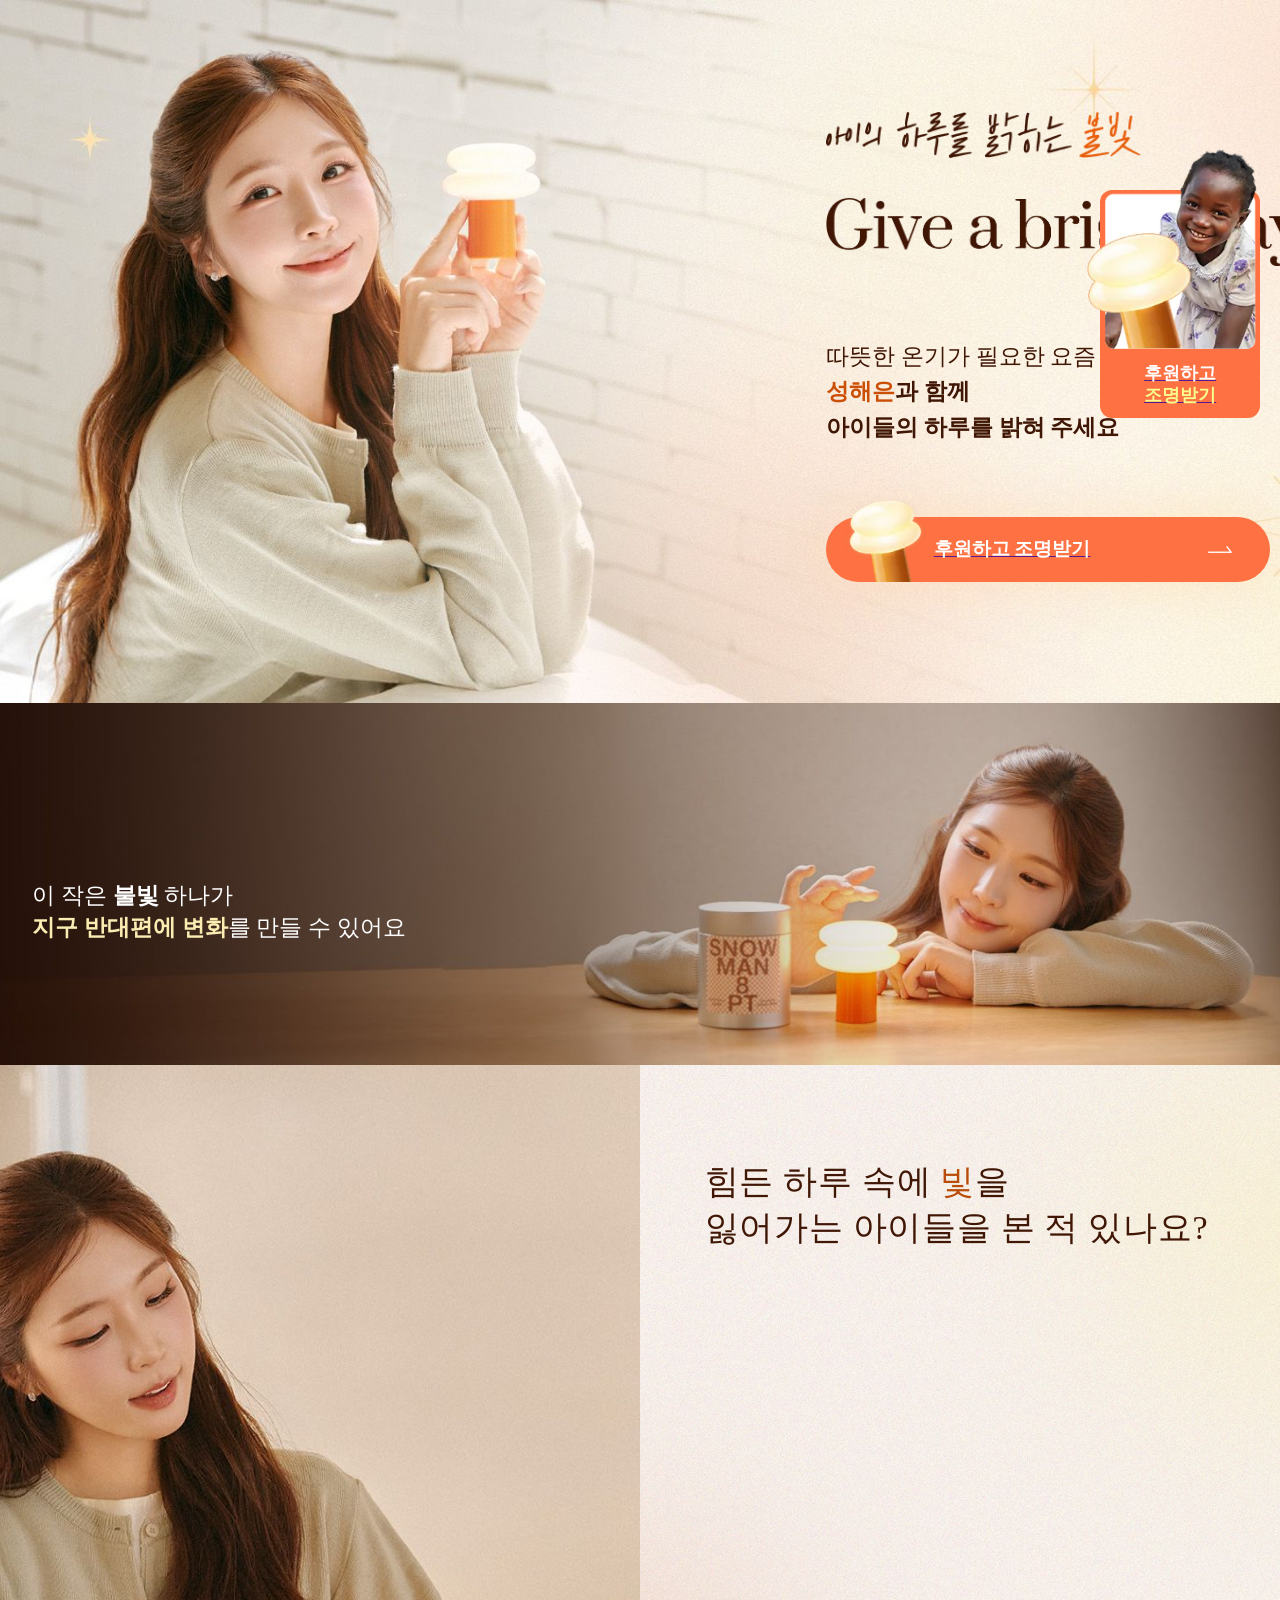
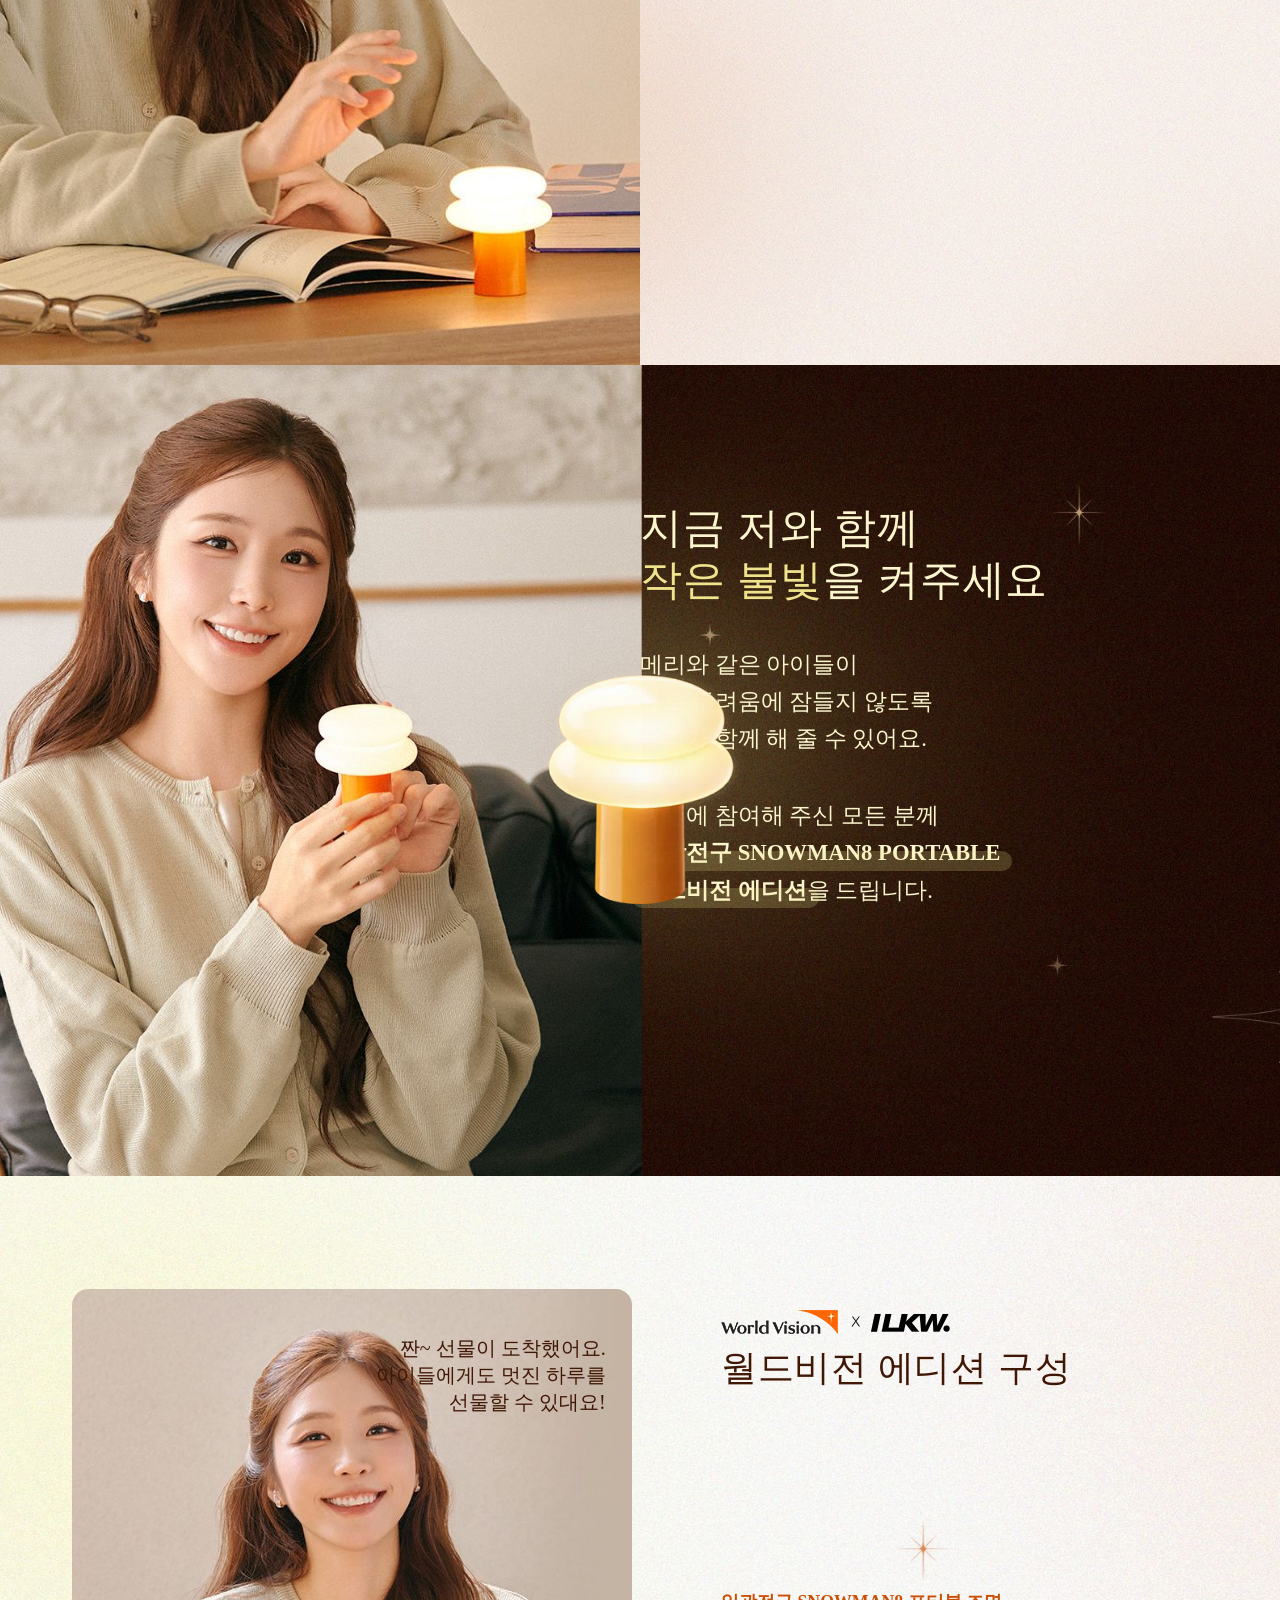
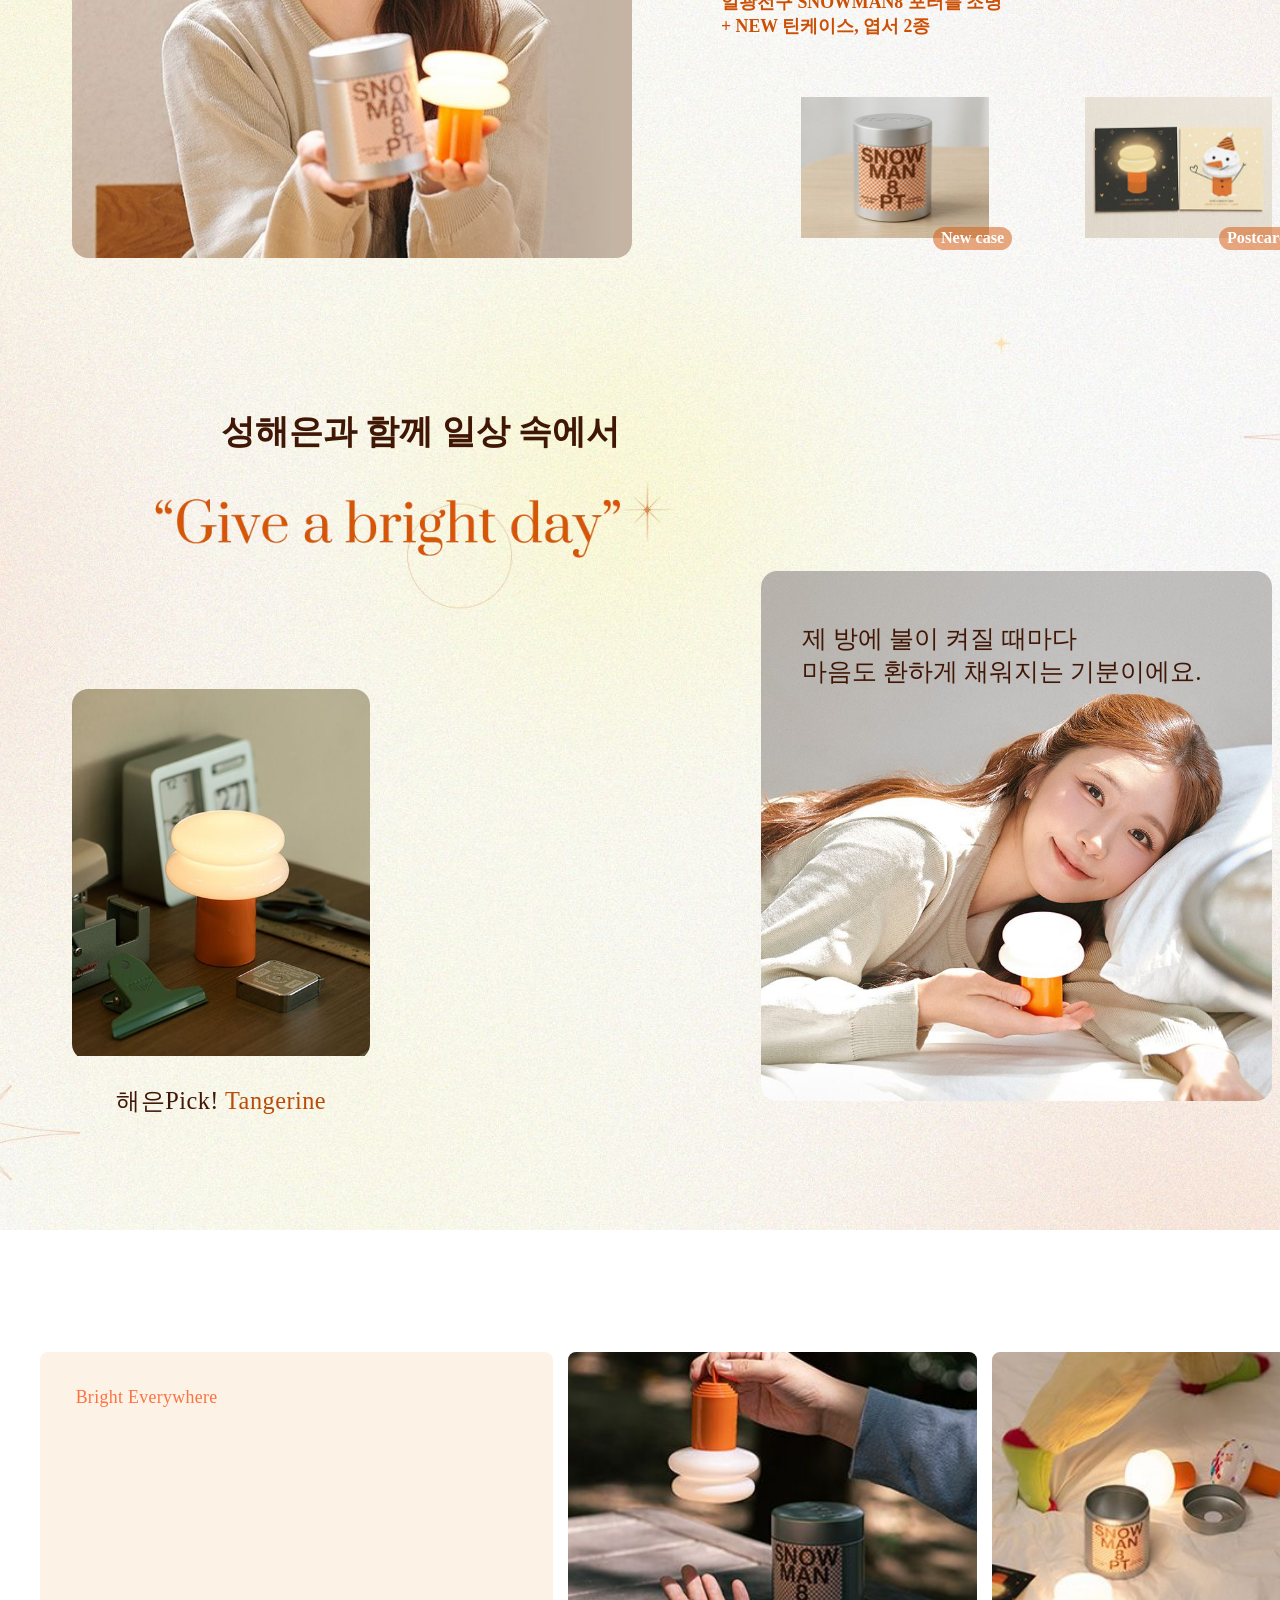
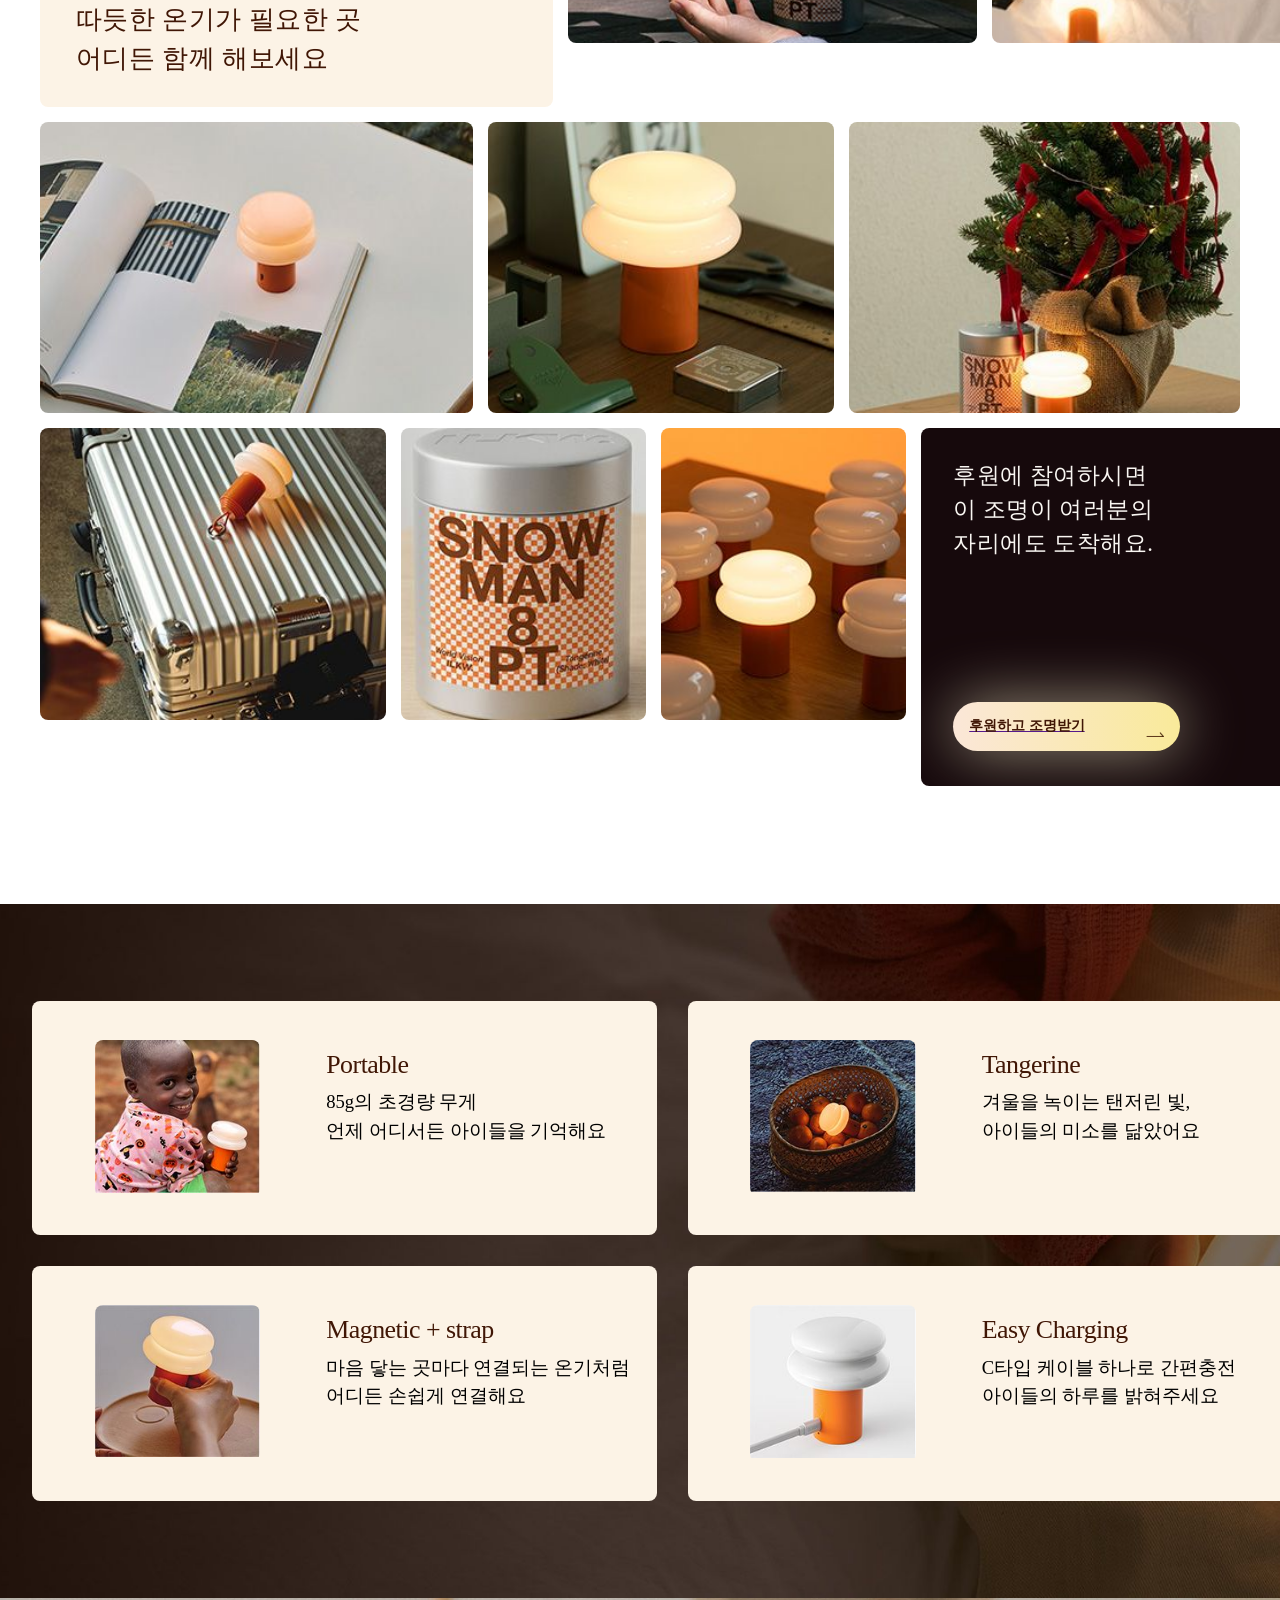
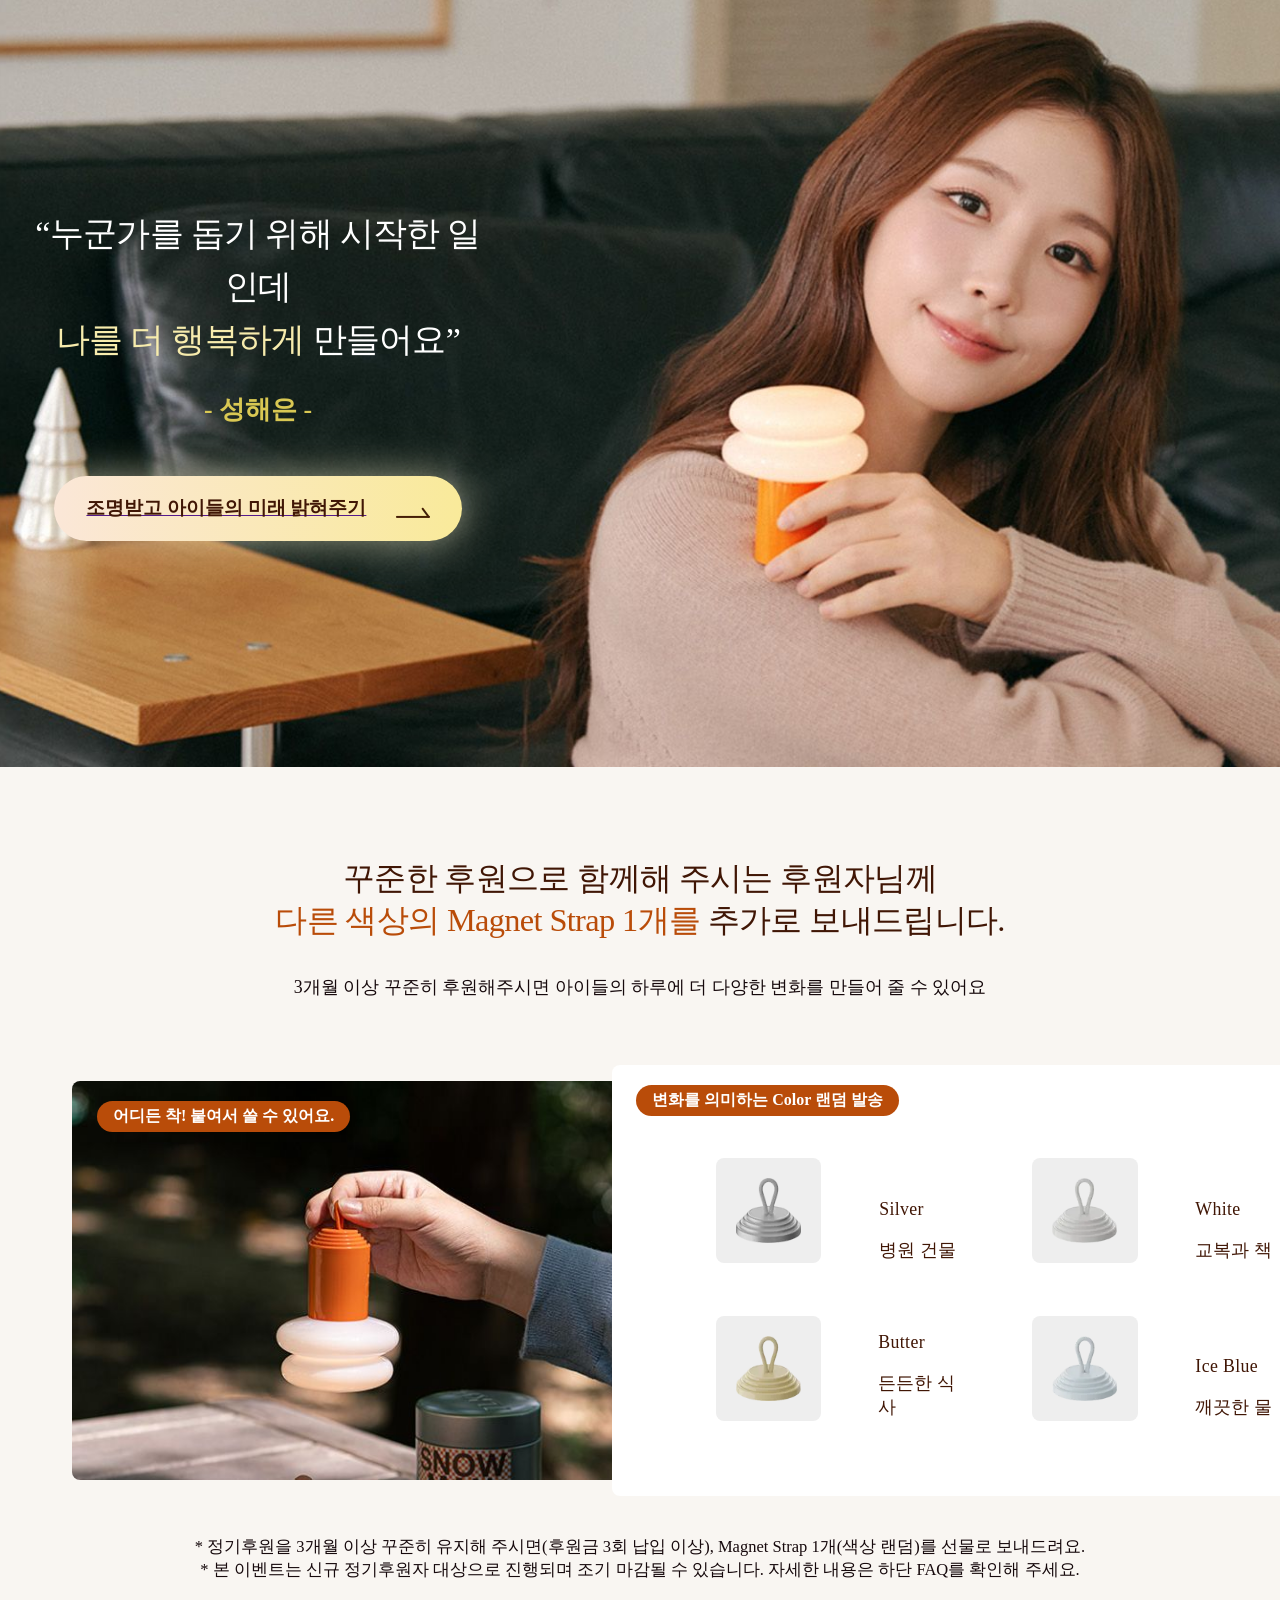
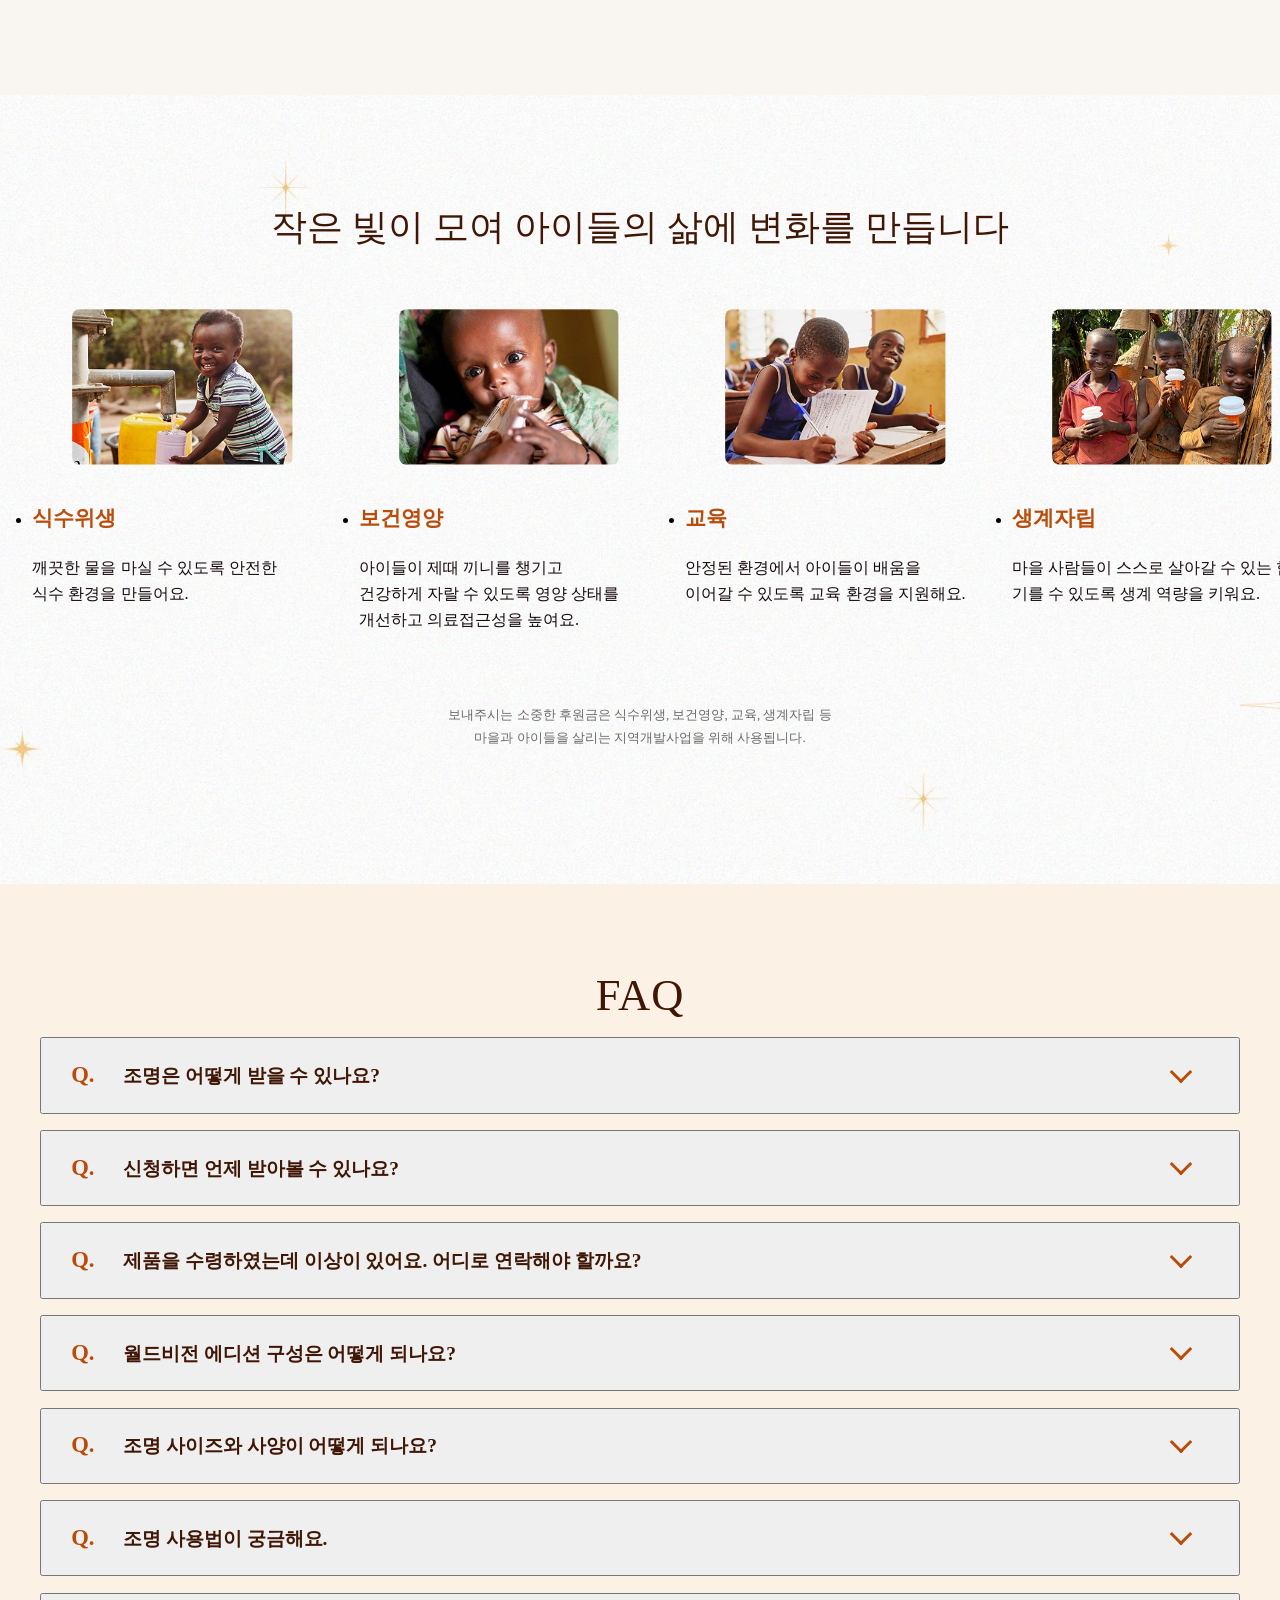
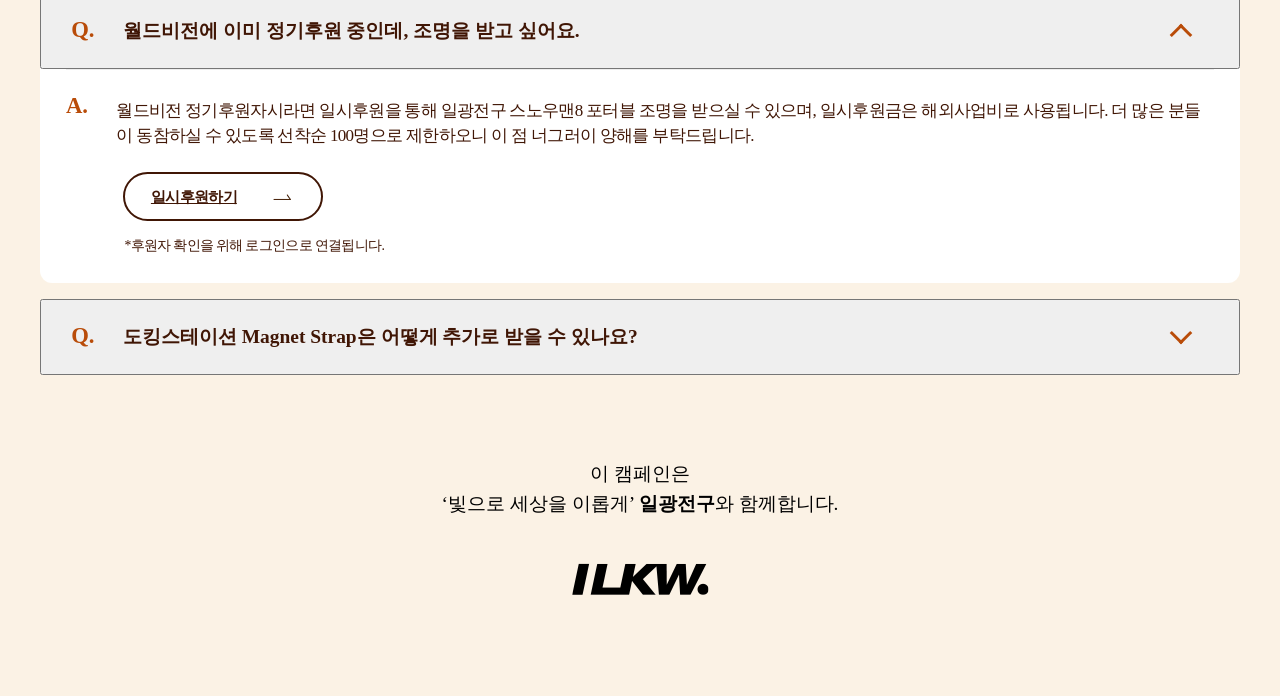
==== 26-gbd/index.html @ eb0e9bbe "fix" ====
<!DOCTYPE html>
<html lang="ko">

<head>
    <meta http-equiv="Content-Type" content="text/html; charset=UTF-8">

    <meta charset="utf-8">
    <meta http-equiv="X-UA-Compatible" content="IE=edge">
    <meta name="theme-color" content="#fff">
    <meta name="viewport" content="width=device-width, initial-scale=1.0, minimum-scale=1.0, user-scalable=no">

    <!-- SEO 정보 입력-->
    <title>한국월드비전 공식홈 | 세계 최대 구호개발 NGO - 월드비전</title>
    <meta name="description" content="한국월드비전은 지구촌 2억 명 어린이와 가족, 지역사회를 돕는 글로벌 NGO 입니다. 월드비전은 투명한 기부금을 약속합니다.">
    <meta property="og:title" content="한국월드비전 공식홈 | 세계 최대 구호개발 NGO - 월드비전">
    <meta property="og:description" content="한국월드비전은 지구촌 2억 명 어린이와 가족, 지역사회를 돕는 글로벌 NGO 입니다. 월드비전은 투명한 기부금을 약속합니다.">
    <meta property="og:image" content="https://www.worldvision.or.kr/static/images/common/logo.webp">
    <meta property="og:url" content="https://www.worldvision.or.kr/">
    <link rel="canonical" href="//www.worldvision.or.kr">

    <!-- //SEO 정보 입력 -->

    <link rel="shortcut icon" href="https://www.worldvision.or.kr/static/images/common/favicon.ico">

    <link type="text/css" rel="stylesheet" href="https://www.worldvision.or.kr/static/css/jquery-ui.min.css">
    <link type="text/css" rel="stylesheet" href="https://www.worldvision.or.kr/static/css/swiper.min.css">
    <link type="text/css" rel="stylesheet" href="https://www.worldvision.or.kr/static/css/common.css?v=20240226171940">
    <link type="text/css" rel="stylesheet" href="https://www.worldvision.or.kr/static/css/main.css?v=20240226171940">
    <link type="text/css" rel="stylesheet" href="https://www.worldvision.or.kr/static/css/sub.css?v=20240226171940">
    <link type="text/css" rel="stylesheet" href="https://www.worldvision.or.kr/static/css/module.css?v=20240226171940">
    <link type="text/css" rel="stylesheet" href="https://www.worldvision.or.kr/static/css/cmsModule.css">
    <link type="text/css" rel="stylesheet"
        href="https://gb.worldvision.or.kr/resources/wvFrt/project/template/inc/wv-add.css">
    <link href="https://fonts.googleapis.com/css?family=Noto+Sans+KR:100,300,400,500,700,900&display=swap&subset=korean"
        rel="stylesheet">


    <style>
        #container .container {
            min-height: 500px
        }

        [class^='box'] {
            width: initial;
            display: initial;
            padding: initial;
        }
    </style>

    <script type="text/javascript" src="https://www.worldvision.or.kr/static/js/jquery-2.2.4.min.js"></script>
    <script type="text/javascript" src="https://www.worldvision.or.kr/static/js/jquery-ui.min.js"></script>
    <script type="text/javascript" src="https://www.worldvision.or.kr/static/js/jquery.nicescroll.min.js"></script>
    <script type="text/javascript" src="https://www.worldvision.or.kr/static/js/swiper.min.js"></script>
    <script type="text/javascript" src="https://www.worldvision.or.kr/static/js/in-view.js"></script>
    <script type="text/javascript" src="https://www.worldvision.or.kr/static/js/ui.js"></script>
    <script type="text/javascript" src="https://www.worldvision.or.kr/static/js/common/common.js?v=20240226171940">
    </script>
    <script type="text/javascript" src="https://www.worldvision.or.kr/static/js/common.js?v=20240226171940"></script>
    <script type="text/javascript" src="https://www.worldvision.or.kr/static/js/cmsModule.js"></script>

    <link type="text/css" rel="stylesheet" href="https://www.worldvision.or.kr/static/css/section.css">

    <script type="text/javascript">
        $(document).ready(function () {
            //타이틀 내용 엔터처리
            $('.l-grid input[name=titleContents]').closest('.l-grid').each(function (i) {
                var titleContents = $(this).find('input[name=titleContents]').val();
                if (typeof titleContents != "undefined" && titleContents != '') {
                    titleContents = titleContents.replaceAll("\n", "<br/>")
                    $(this).find('p[name=titleContentsPc]').append(titleContents);
                    $(this).find('p[name=titleContentsMo]').append(titleContents);
                }
            });

            //영상.내용 엔터처리
            $('.l-grid input[name=videoContents]').closest('.l-grid').each(function (i) {
                var videoContents = $(this).find('input[name=videoContents]').val();
                if (typeof videoContents != "undefined" && videoContents != '') {
                    videoContents = videoContents.replaceAll("\n", "<br/>")
                    $(this).find('p[name=videoContentsPc]').append(videoContents);
                    $(this).find('p[name=videoContentsMo]').append(videoContents);
                }
            });

            //텍스트상자.설명 엔터처리
            $('.section-banner input[name=textContents]').closest('.section-banner').each(function (i) {
                var textContents = $(this).find('input[name=textContents]').val();
                if (typeof textContents != "undefined" && textContents != '') {
                    textContents = textContents.replaceAll("\n", "<br/>")
                    $(this).find('p[name=textContentsPc]').append(textContents);
                    $(this).find('p[name=textContentsMo]').append(textContents);
                }
            });
            //텍스트상자.내용 엔터처리
            $('.l-grid input[name=textPContents]').closest('.l-grid').each(function (i) {
                var textPContents = $(this).find('input[name=textPContents]').val();
                if (typeof textPContents != "undefined" && textPContents != '') {
                    textPContents = textPContents.replaceAll("\n", "<br/>")
                    $(this).find('p[name=pContentsPc]').append(textPContents);
                    $(this).find('p[name=pContentsMo]').append(textPContents);
                }
            });

            //변화3단.내용 엔터처리
            $('.section-banner input[name=changeContents]').closest('.section-banner').each(function (i) {
                var changeContents = $(this).find('input[name=changeContents]').val();
                if (typeof changeContents != "undefined" && changeContents != '') {
                    changeContents = changeContents.replaceAll("\n", "<br/>")
                    $(this).find('p[name=changeContentsPc]').append(changeContents);
                    $(this).find('p[name=changeContentsMo]').append(changeContents);
                }
            });
        });

        //버튼클릭 링크이동 이벤트
        function moveLink(flag, url) {
            var setUrl = '';
            if (url.includes('https')) {
                setUrl = url;
            } else {
                setUrl = 'https://' + url
            }

            if (flag == '1') {
                location.href = setUrl;
            } else {
                window.open(setUrl);
            }
        }

        //플로팅 클릭이벤트
        function clickArrow() {

            var floatUrl = $("#floatUrl").val();
            var floatTargetFlag = $("#floatTargetFlag").val();

            var setUrl = '';
            if (floatUrl.includes('https')) {
                setUrl = floatUrl;
            } else {
                setUrl = 'https://' + floatUrl
            }

            if (floatTargetFlag == '1') {
                location.href = setUrl;
            } else {
                window.open(setUrl);
            }
        }

        $(function () {
            $("#arrow").click(function () { });

            /* 섹션 스와이퍼 */
            var section_swiper = new Array();
            $('.section_swiper').each(function (e) {
                section_swiper[e] = new Swiper($(this).find('.swiper-container'), {
                    //loop: true, /* loop: true 넣음 에러남 */
                    pagination: {
                        el: $(this).find('.progress_pagination'),
                        type: "progressbar"
                    },
                    navigation: {
                        nextEl: $(this).find('.btn_next'),
                        prevEl: $(this).find('.btn_prev')
                    },
                    on: {
                        init: function () {
                            var len = this.slides.length;
                            var idx = this.activeIndex + 1;
                            $('.section_swiper').eq(e).find('.total').text(len);
                            $('.section_swiper').eq(e).find('.idx').text(idx);
                            if (len == 1) {
                                setTimeout(function () {
                                    section_swiper[e].destroy();
                                    $('.section_swiper').eq(e).find('.pag_wrap')
                                        .hide();
                                });
                            }
                        },
                        update: function () {
                            var len = this.slides.length;
                            var idx = this.activeIndex + 1;
                            $('.section_swiper').eq(e).find('.total').text(len);
                            $('.section_swiper').eq(e).find('.idx').text(idx);
                            if (len == 1) {
                                setTimeout(function () {
                                    section_swiper[e].destroy();
                                    $('.section_swiper').eq(e).find('.pag_wrap')
                                        .hide();
                                });
                            }
                        },
                        slideChange: function () {
                            var len = this.slides.length;
                            var idx = this.activeIndex + 1;
                            if (idx > len) {
                                idx = 1;
                            } else if (idx < 1) {
                                idx = len;
                            }
                            $('.section_swiper').eq(e).find('.idx').text(idx);
                        }
                    }
                });

                /* //이미지 모듈 높이 값 제어
                $('.section_swiper').each(function () {
	
                    var _length = $(this).find('.swiper-slide');
                    var $target = _length.find('.caption');
	
                    if (_length.length > 1) {
                        var $maxHeight = 0;
	
                        $target.each(function () {
                            $thisHeight = $(this).height();
	
                            if ($thisHeight > $maxHeight) {
                                $maxHeight = $thisHeight;
                            }
                        });
                        $target.height($maxHeight);
                    }
                }); */
            });

        });
    </script>

    <script async="" src="https://script.hotjar.com/modules.3ba69200791f16077ba8.js" charset="utf-8"></script>
    <script type="text/javascript" async=""
        src="https://googleads.g.doubleclick.net/pagead/viewthroughconversion/651132761/?random=1708935699077&amp;cv=11&amp;fst=1708935699077&amp;bg=ffffff&amp;guid=ON&amp;async=1&amp;gtm=45be42l0za200&amp;gcd=13l3l3l3l1&amp;dma=0&amp;u_w=1920&amp;u_h=1080&amp;url=https%3A%2F%2Fwww.worldvision.or.kr%2Fparticipate%2FchurchVisionSunday&amp;ref=https%3A%2F%2Fwww.worldvision.or.kr%2FworldVisionIntro%2FintroInfo&amp;hn=www.googleadservices.com&amp;frm=0&amp;tiba=%EB%B9%84%EC%A0%84%EC%A3%BC%EC%9D%BC%20%7C%20%EC%B0%B8%EC%97%AC%ED%95%98%EA%B8%B0%20-%20%EC%9B%94%EB%93%9C%EB%B9%84%EC%A0%84&amp;npa=0&amp;pscdl=noapi&amp;auid=1947791541.1708906766&amp;uaa=x86&amp;uab=64&amp;uafvl=Chromium%3B122.0.6261.69%7CNot(A%253ABrand%3B24.0.0.0%7CGoogle%2520Chrome%3B122.0.6261.69&amp;uamb=0&amp;uap=Windows&amp;uapv=10.0.0&amp;uaw=0&amp;fledge=1&amp;data=event%3Dgtag.config&amp;rfmt=3&amp;fmt=4">
        </script>


    <!-- 추가 css js 입력 -->
    <link href="css/new.css" rel="stylesheet">
    <link href="https://unpkg.com/aos@2.3.1/dist/aos.css" rel="stylesheet">
    <script src="https://unpkg.com/aos@2.3.1/dist/aos.js"></script>
    <!-- //추가 css js 입력 -->

</head>

<body>

    <div id="wrap">
        <!-- top-menu -->
        <div data-include-path="https://gb.worldvision.or.kr/resources/wvFrt/project/template/inc/top-menu.html"></div>
        <!-- //top-menu -->

        <section id="container">
            <!-- 컨텐츠 작업 영역 -->
            <div class="gbd-haeun">
                <div class="g_floating pc">
                    <a href="" class="donate-btn" id="float_donation">
                        <div class="txt">후원하고 <span>조명받기</span></div>
                    </a>
                </div>
                <div class="g_floating mo">
                    <a href="" class="donate-btn" id="float_donation">
                        <div class="txt"><span>후원하고 조명받기</span></div>
                    </a>
                </div>
                <div class="sec1">
                    <div class="dummy"><img src="images/m_01.jpg" alt=""></div>
                    <div class="inner">
                        <div class="right">
                            <h2 data-aos="fade-up"><img src="image/sec1_h2.webp" alt="아이의 하루를 밝히는 불빛"></h2>
                            <h1 data-aos="fade-up" data-aos-delay="100"><img src="image/sec_h1.webp" alt=""></h1>
                            <p data-aos="fade-up" data-aos-delay="200">따뜻한 온기가 필요한 요즘<br><strong><span>성해은</span>과 함께 <br>아이들의 하루를 밝혀 주세요</strong></p>
                            <div class="bt-wrap" data-aos="fade-up" data-aos-delay="300">
                                <a href="">
                                    <span>후원하고 조명받기</span>
                                </a>
                            </div>
                        </div>
                    </div>
                </div>
                <div class="sec2">
                    <div class="dummy"><img src="images/m_02.jpg" alt=""></div>
                    <div class="inner">
                        <b data-aos="fade-up"><img src="image/sec2_logo.webp" alt=""></b>
                        <h2 data-aos="fade-up" data-aos-delay="100">이건 그냥 <span>조명</span>이 아니에요</h2>
                        <p data-aos="fade-up" data-aos-delay="200">
                            이 작은 <strong>불빛</strong> 하나가 <br> <span>지구 반대편에 변화</span>를 만들 수 있어요
                        </p>
                    </div>
                </div>
                <div class="sec3">
                    <div class="dummy"><img src="images/m_03.jpg" alt=""></div>
                    <div class="sticky_wrap">
                        <div class="left sticky">
                        </div>
                        <div class="right">
                            <h2 data-aos="fade-up">
                                힘든 하루 속에 <span>빛</span>을 <br>잃어가는 아이들을 본 적 있나요?
                            </h2>
                            <div class="story_swiper">
                                <ul class="story_list">
                                    <li class="story_item">
                                        <figure><img src="image/sec3_rightImg1.jpg" alt="" class="pc">
                                        <img src="image/sec3_rightImg1_m.jpg" alt="" class="mo"></figure>
                                        <h3>종일 물 긷는 아이, 메리</h3>
                                        <p>
                                            <strong>새벽 일찍부터</strong> 우리 가족이 마실 물을 뜨러 가야 해요. <strong>6km를 걸으면 </strong><br>양동이가 너무 무거워서 <strong>머리가 아파요.</strong>
                                        </p>
                                    </li>
                                    <li class="story_item">
                                        <figure><img src="image/sec3_rightImg2.jpg" alt="" class="pc">
                                        <img src="image/sec3_rightImg2_m.jpg" alt="" class="mo"></figure>
                                        <h3>허기를 참고 잠드는 밤</h3>
                                        <p>
                                            흙이랑 나뭇가지를 가지고 놀다가 <strong>배가 고파서 일찍 잠에 들어요.</strong> <br>책도 읽어보고 싶고, <strong>엄마아빠도 보고 싶어요. </strong>
                                        </p>
                                    </li>
                                </ul>
                            </div>
                            <div class="story_pagination"></div>
                        </div>
                    </div>
                </div>
                <div class="sec4">
                    <div class="dummy"><img src="images/m_04.jpg" alt=""></div>
                    <div class="inner">
                        <div class="right">
                            <h2 data-aos="fade-up">지금 저와 함께 <br><span>작은 불빛</span>을 켜주세요</h2>
                            <p data-aos="fade-up" data-aos-delay="100">
                                메리와 같은 아이들이 <br>
                                홀로 두려움에 잠들지 않도록<br>
                                우리가 함께 해 줄 수 있어요.<br>
                            </p>
                            <p data-aos="fade-up" data-aos-delay="200">
                                후원에 참여해 주신 모든 분께<br>
                                <strong>일광전구 SNOWMAN8 PORTABLE </strong><br>
                                <strong>월드비전 에디션</strong>을 드립니다.
                            </p>
                            <div class="bt-wrap" data-aos="fade-up" data-aos-delay="300">
                                <a href="">
                                    <span>후원하고 조명받기</span>
                                    <b><img src="image/sec4_btnarr.webp" alt=""></b>
                                </a>
                            </div>
                        </div>
                    </div>
                </div>
                <div class="sec5">
                    <div class="dummy"><img src="images/m_05.jpg" alt=""></div>
                    <div class="inner top">
                        <div class="left" data-aos="fade-up">

                            <figure>
                                <p class="pc">짠~ 선물이 도착했어요. <br>아이들에게도 멋진 하루를 <br>선물할 수 있대요!</p>
                                <img src="image/sec5_img1.jpg" alt="" class="pc">
                                <img src="image/sec5_img1_m.jpg" alt="" class="mo">
                            </figure>
                            <p class="mo">짠~ 선물이 도착했어요. <br>아이들에게도 멋진 하루를 선물할 수 있대요!</p>

                        </div>
                        <div class="right">
                            <div class="title" data-aos="fade-up" data-aos-delay="100">
                                <b>
                                    <img src="image/sec5_logo.webp" alt="" class="pc">
                                    <img src="image/sec5_logo_m.webp" alt="" class="mo">
                                </b>
                                <h2>월드비전 에디션 구성</h2>
                            </div>
                            <div class="content" data-aos="fade-up">
                                <p>일광전구 SNOWMAN8 포터블 조명 <br>+ NEW 틴케이스, 엽서 2종</p>
                                <ul>
                                    <li data-aos="fade-up" data-aos-delay="200">
                                        <figure><img src="image/sec5_img2.jpg" alt=""></figure>
                                        <span>New case</span>
                                    </li>
                                    <li data-aos="fade-up" data-aos-delay="400">
                                        <figure><img src="image/sec5_img3.jpg" alt=""></figure>
                                        <span>Postcard</span>
                                    </li>
                                </ul>

                            </div>
                        </div>
                    </div>
                    <div class="inner bottom">
                        <div class="left">
                            <div class="title" data-aos="fade-up">
                                <p>성해은과 함께 일상 속에서</p>
                                <h2><img src="image/sec5_h2.webp" alt=""></h2>
                            </div>
                            <div class="content pc" data-aos="fade-up" data-aos-delay="200">
                                <figure><img src="image/sec5_img4.jpg" alt=""></figure>
                                <h4>
                                    해은Pick!
                                    <span>Tangerine</span>
                                </h4>
                            </div>
                        </div>
                        <div class="right">
                            <figure data-aos="fade-up" data-aos-delay="400">
                                <p class="pc">제 방에 불이 켜질 때마다 <br>마음도 환하게 채워지는 기분이에요.</p>
                                <img src="image/sec5_img5.jpg" alt="" class="pc">
                                <img src="image/sec5_img5_m.jpg" alt="" class="mo">
                            </figure>
                            <p class="mo">제 방에 불이 켜질 때마다 <br>마음도 환하게 채워지는 기분이에요.</p>
                            <div class="content mo" data-aos="fade-up" data-aos-delay="400">
                                <figure><img src="image/sec5_img4_m.jpg" alt=""></figure>
                                <h4>
                                    해은Pick!
                                    <span>Tangerine</span>
                                </h4>
                            </div>
                        </div>
                    </div>
                </div>
                <div class="sec6">
                    <div class="dummy"><img src="images/m_06.jpg" alt=""></div>
                    <div class="pc">
                        <ul>
                            <li class="first" data-aos="fade-up">
                                <h3>Bright Everywhere</h3>
                                <h2>따듯한 온기가 필요한 곳 <br>어디든 함께 해보세요</h2>
                            </li>
                            <li><img src="image/sec6_img1.jpg" alt=""></li>
                            <li><img src="image/sec6_img2.jpg" alt=""></li>
                        </ul>
                        <ul>
                            <li><img src="image/sec6_img3.jpg" alt=""></li>
                            <li><img src="image/sec6_img4.jpg" alt=""></li>
                            <li><img src="image/sec6_img5.jpg" alt=""></li>
                        </ul>
                        <ul>
                            <li><img src="image/sec6_img6.jpg" alt=""></li>
                            <li><img src="image/sec6_img7.jpg" alt=""></li>
                            <li><img src="image/sec6_img8.jpg" alt=""></li>
                            <li class="last" data-aos="fade-up">
                                <h2>후원에 참여하시면 <br>이 조명이 여러분의 <br>자리에도 도착해요.</h2>
                                <div class="bt-wrap">
                                    <a href="">
                                        <span>후원하고 조명받기</span>
                                        <b><img src="image/sec4_btnarr.webp" alt=""></b>
                                    </a>
                                </div>
                            </li>
                        </ul>
                    </div>
                    <div class="mo">
                        <ul>
                            <li class="first" data-aos="fade-up">
                                <h3>Bright Everywhere</h3>
                                <h2>따듯한 온기가 필요한 곳 <br>어디든 함께 해보세요</h2>
                            </li>
                        </ul>
                        <ul>
                            <li><img src="image/sec6_img1-1_m.jpg" alt=""></li>
                            <li><img src="image/sec6_img1-2_m.jpg" alt=""></li>
                        </ul>
                        <ul>
                            <li><img src="image/sec6_img2_m.jpg" alt=""></li>
                        </ul>
                        <ul>
                            <li><img src="image/sec6_img3-1_m.jpg" alt=""></li>
                            <li><img src="image/sec6_img3-2_m.jpg" alt=""></li>
                        </ul>
                        <ul class="last">
                            <li><img src="image/sec6_img4_m.jpg" alt=""></li>
                            <li class="last" data-aos="fade-up">
                                <h2>후원에 참여하시면 <br>이 조명이 여러분의 <br>자리에도 도착해요.</h2>
                                <div class="bt-wrap">
                                    <a href="">
                                        <span>후원하고 조명받기</span>
                                        <b><img src="image/sec4_btnarr.webp" alt=""></b>
                                    </a>
                                </div>
                            </li>
                        </ul>
                    </div>
                </div>
                <div class="sec7">
                    <div class="dummy"><img src="images/m_07.jpg" alt=""></div>
                    <ul>
                        <li data-aos="fade-up">
                            <figure><img src="image/sec7_img1.jpg" alt=""></figure>
                            <div class="text">
                                <h3>Portable</h3>
                                <p>85g의 초경량 무게 <br>언제 어디서든 아이들을 기억해요</p>
                            </div>
                        </li>
                        <li data-aos="fade-up" data-aos-delay="100">
                            <figure><img src="image/sec7_img2.jpg" alt=""></figure>
                            <div class="text">
                                <h3>Tangerine</h3>
                                <p>겨울을 녹이는 탠저린 빛, <br>아이들의 미소를 닮았어요</p>
                            </div>
                        </li>
                        <li data-aos="fade-up" data-aos-delay="200">
                            <figure><img src="image/sec7_img3.jpg" alt=""></figure>
                            <div class="text">
                                <h3>Magnetic + strap</h3>
                                <p>마음 닿는 곳마다 연결되는 온기처럼 <br class="pc">어디든 손쉽게 연결해요</p>
                            </div>
                        </li>
                        <li data-aos="fade-up" data-aos-delay="300">
                            <figure><img src="image/sec7_img4.jpg" alt=""></figure>
                            <div class="text">
                                <h3>Easy Charging</h3>
                                <p>C타입 케이블 하나로 간편충전 <br>아이들의 하루를 밝혀주세요</p>
                            </div>
                        </li>
                    </ul>
                </div>
                <div class="sec8">
                    <div class="dummy"><img src="images/m_08.jpg" alt=""></div>
                    <div class="inner">
                        <div class="left">
                            <h3 data-aos="fade-up">“누군가를 돕기 위해 시작한 일인데 <br><span>나를 더 행복하게</span> 만들어요”</h3>
                            <p data-aos="fade-up" data-aos-delay="100">- 성해은 -</p>
                            <div class="bt-wrap" data-aos="fade-up" data-aos-delay="200">
                                <a href="">
                                    <span>조명받고 아이들의 미래 밝혀주기</span>
                                    <b><img src="image/sec4_btnarr.webp" alt=""></b>

                                </a>
                            </div>

                        </div>
                    </div>
                </div>
                <div class="sec9">
                    <div class="dummy"><img src="images/m_09.jpg" alt=""></div>
                    <div class="title">
                        <h2 data-aos="fade-up">꾸준한 후원으로 함께해 주시는 <br class="mo">후원자님께 <br class="pc">
                            <span>다른 색상의 <br class="mo">Magnet Strap 1개를</span> 추가로<br class="mo"> 보내드립니다.
                        </h2>
                        <p data-aos="fade-up" data-aos-delay="100">3개월 이상 꾸준히 후원해주시면 아이들의 하루에 더  <br class="mo">다양한 변화를 만들어 줄 수 있어요</p>

                    </div>
                    <div class="inner">
                        <div class="left" data-aos="fade-up">
                            <figure>
                                <span>어디든 착! 붙여서 쓸 수 있어요.</span>
                                <img src="image/sec9_leftImg.jpg" alt="" class="pc">
                                <img src="image/sec9_leftImg_m.jpg" alt="" class="mo">
                            </figure>
                        </div>
                        <div class="right" data-aos="fade-up" data-aos-delay="100">
                            <span>변화를 의미하는 Color 랜덤 발송</span>
                            <ul>
                                <li>
                                    <figure><img src="image/sec9_rightImg1.webp" alt=""></figure>
                                    <div class="text">
                                        <h4>Silver</h4><p>병원 건물</p>
                                    </div>
                                </li>
                                <li>
                                    <figure><img src="image/sec9_rightImg2.webp" alt=""></figure>
                                    <div class="text">
                                        <h4>White</h4><p>교복과 책</p>
                                    </div>
                                </li>
                                <li>
                                    <figure><img src="image/sec9_rightImg3.webp" alt=""></figure>
                                    <div class="text">
                                        <h4>Butter</h4><p>든든한 식사</p>
                                    </div>
                                </li>
                                <li>
                                    <figure><img src="image/sec9_rightImg4.webp" alt=""></figure>
                                    <div class="text">
                                        <h4>Ice Blue</h4><p>깨끗한 물</p>
                                    </div>
                                </li>
                            </ul>
                        </div>
                    </div>
                    <p class="info">
                        * 정기후원을 3개월 이상 꾸준히 유지해 주시면(후원금 3회 납입 이상), Magnet Strap 1개(색상 랜덤)를 선물로 보내드려요. <br>* 본 이벤트는 신규 정기후원자 대상으로 진행되며 조기 마감될 수 있습니다. 자세한 내용은 하단 FAQ를 확인해 주세요.
                    </p>
                </div>
                <div class="sec10">
                    <div class="dummy"><img src="images/m_10.jpg" alt=""></div>
                    <h2 data-aos="fade-up">작은 빛이 모여 아이들의 삶에 <br class="mo">변화를 만듭니다</h2>
                    <ul>
                        <li data-aos="fade-up" data-aos-delay="100">
                            <figure><img src="image/sec10_img1.jpg" alt="" class="pc"><img src="image/sec10_img1_m.jpg" alt="" class="mo"></figure>
                            <strong>식수위생</strong>
                            <p>깨끗한 물을 마실 수 있도록 안전한 <br class="pc">식수 환경을 만들어요.</p>
                        </li>
                        <li data-aos="fade-up" data-aos-delay="300">
                            <figure><img src="image/sec10_img2.jpg" alt="" class="pc"><img src="image/sec10_img2_m.jpg" alt="" class="mo"></figure>
                            <strong>보건영양</strong>
                            <p>아이들이 제때 끼니를 챙기고 <br class="pc">건강하게 자랄 수 있도록 영양 상태를 <br class="pc">개선하고 의료접근성을 높여요.</p>
                        </li>
                        <li data-aos="fade-up" data-aos-delay="500">
                            <figure><img src="image/sec10_img3.jpg" alt="" class="pc"><img src="image/sec10_img3_m.jpg" alt="" class="mo"></figure>
                            <strong>교육</strong>
                            <p>안정된 환경에서 아이들이 배움을 <br class="pc">이어갈 수 있도록 교육 환경을 지원해요.</p>
                        </li>
                        <li data-aos="fade-up" data-aos-delay="700">
                            <figure><img src="image/sec10_img4.jpg" alt="" class="pc"><img src="image/sec10_img4_m.jpg" alt="" class="mo"></figure>
                            <strong>생계자립</strong>
                            <p>마을 사람들이 스스로 살아갈 수 있는 힘을 <br class="pc">기를 수 있도록 생계 역량을 키워요.</p>
                        </li>
                    </ul>
                    <p data-aos="fade-up">
                        보내주시는 소중한 후원금은 식수위생, 보건영양, 교육, 생계자립 등 <br class="pc">마을과 아이들을 살리는 지역개발사업을 위해 사용됩니다.
                    </p>
                </div>
                <div class="sec11">
                    <div class="dummy"><img src="images/m_11.jpg" alt=""></div>
                    <div class="inner">
                        <h2 data-aos="fade-up">FAQ</h2>
                        <div class="faq" data-aos="fade-up" data-aos-delay="100">
                            <div class="faq-item">
                                <button type="button" class="faq-q">조명은 어떻게 받을 수 있나요?</button>
                                <div class="faq-a">
                                    <div class="faq-a__text">Give a bright day 캠페인을 통해 월드비전 해외사업을 정기후원하시면 정기후원 1건당 조명 1개를 발송해드립니다. <br>발송을 위해 후원 신청 시 배송 주소를 정확하게 입력해주세요. <br>주소 입력을 놓치셨다면 홈페이지 로그인 > 마이월드비전, 챗봇을 통해서도 입력하실 수 있습니다.</div>
                                </div>
                            </div>
                            <div class="faq-item">
                                <button type="button" class="faq-q">신청하면 언제 받아볼 수 있나요?</button>
                                <div class="faq-a">
                                    <div class="faq-a__text">후원금 결제 후 3주 내에 택배로 받아보실 수 있습니다. <br>첫 후원금이 납입되지 않았을 경우에는 조명이 발송되지 않습니다. <br>만약 그 이후에도 조명이 도착하지 않았다면 월드비전 상담센터(02-2078-7000)로 연락주세요.</div>
                                </div>
                            </div>
                            <div class="faq-item">
                                <button type="button" class="faq-q"> 제품을 수령하였는데 이상이 있어요. 어디로 연락해야 할까요?</button>
                                <div class="faq-a">
                                    <div class="faq-a__text">제품에 이상이 있을 시 일광전구 C/S센터로 문의부탁드립니다. (C/S센터 : 053-581-1076)</div>
                                </div>
                            </div>
                            <div class="faq-item">
                                <button type="button" class="faq-q">월드비전 에디션 구성은 어떻게 되나요? </button>
                                <div class="faq-a">
                                    <div class="faq-a__text">스노우맨8 포터블 조명을 새로운 원통형 틴케이스에 받아보실 수 있으며, 스노우맨 엽서 2종도 포함되어 있습니다.</div>
                                </div>
                            </div>
                            <div class="faq-item">
                                <button type="button" class="faq-q">조명 사이즈와 사양이 어떻게 되나요? </button>
                                <div class="faq-a">
                                    <div class="faq-a__text">· 사이즈 : 80x80x95mm <br>· 색상 : 탠저린 <br>· 무게: 85g <br>· 소재 : PC, PET, ABS, 실리콘, 마그넷 <br>· 소비전력 : Maxm 5W <br>· 램프 : LED(2700K, 5000K) <br>· 사용시간 : 100%-8H, 60%-20H, 10%-60H <br>Directed by ILKWANG LIGHTING (Made in China)</div>
                                </div>
                            </div>
                            <div class="faq-item">
                                <button type="button" class="faq-q">조명 사용법이 궁금해요. </button>
                                <div class="faq-a">
                                    <div class="faq-a__text">· 전원 & 빛 밝기조절 <br>바디의 원형 버튼을 짧게 터치하여 ON/OFF, 밝기 조절 <br>1회 터치 : 전원 ON, 밝기100% (최대8시간) <br>2회 터치 : 밝기60% (최대20시간) <br>3회 터치 : 밝기10% (최대60시간) <br>4회 터치 : 반딧불 모드 (최대12시간) <br>5회 터치 : 전원 OFF <br> <br>· 배터리 잔량 & 충전중 배터리 충전량 표시 <br>5% 이하 : 바디 Green LED 2회 점멸 <br>50% 이하 : 바디 Green LED 1회 점멸 <br>51%~90% : 바디 Green LED 2회 점멸 <br>91%~100% : 바디 Green LED 계속 점등 <br> <br>· 색온도 변환 <br>점등 상태에서 바디의 원형 버튼을 2초간 길게 터치하여 색온도 변환 <br>(2700K 전구색 - 5000K 주광색)</div>
                                </div>
                            </div>
                            <div class="faq-item on">
                                <button type="button" class="faq-q">월드비전에 이미 정기후원 중인데, 조명을 받고 싶어요. </button>
                                <div class="faq-a">
                                    <div class="faq-a__text">
                                        월드비전 정기후원자시라면 일시후원을 통해 일광전구 스노우맨8 포터블 조명을 받으실 수 있으며, 일시후원금은 해외사업비로 사용됩니다. 더 많은 분들이 동참하실 수 있도록 선착순 100명으로 제한하오니 이 점 너그러이 양해를 부탁드립니다. <br>
                                        <div class="bt-wrap">
                                            <a href="">일시후원하기</a>
                                        </div>
                                        <small>*후원자 확인을 위해 로그인으로 연결됩니다.</small>
                                        
                                    </div>
                                </div>
                            </div>
                            <div class="faq-item">
                                <button type="button" class="faq-q"> 도킹스테이션 Magnet Strap은 어떻게 추가로 받을 수 있나요?</button>
                                <div class="faq-a">
                                    <div class="faq-a__text">정기후원금 납입 3회차가 확인되면 3주 내에 등록하신 주소지로 받아보실 수 있습니다. 후원 중단 시에는 발송되지 않습니다. <br>색상은 랜덤으로 Magnet Strap 1개를 추가로 선물드리며 자석이 내장되어 다양한 방법으로 사용할 수 있습니다. <br>본 이벤트는 신규 정기후원자 한정으로 진행되며, 기존 정기후원자 중에 일시후원으로 캠페인에 참여하신 후원자는 해당되지 않습니다.</div>
                                </div>
                            </div>
                        </div>

                        <div class="info">
                            <p>이 캠페인은 <br>‘빛으로 세상을 이롭게’ <strong>일광전구</strong>와 함께합니다.</p>
                            <b><img src="image/sec11_ilkw.webp" alt=""></b>
                        </div>
                        
                    </div>
                </div>
            </div>

            <!-- //컨텐츠 작업 영역 -->
        </section>
    </div>
    <!-- footer -->
    <div data-include-path="https://gb.worldvision.or.kr/resources/wvFrt/project/template/inc/footer.html"></div>
    <!-- //footer -->
    </div>

    <script>
        AOS.init();


        window.addEventListener('load', function () {
            var allElements = document.getElementsByTagName('*');
            Array.prototype.forEach.call(allElements, function (el) {
                var includePath = el.dataset.includePath;
                if (includePath) {
                    var xhttp = new XMLHttpRequest();
                    xhttp.onreadystatechange = function () {
                        if (this.readyState == 4 && this.status == 200) {
                            el.outerHTML = this.responseText;
                        }
                    };
                    xhttp.open('GET', includePath, true);
                    xhttp.send();
                }
            });
        });


        // 레이아웃 스크롤 모션
        const observer = new IntersectionObserver((evt) => {
            evt.forEach((item) => {
                if (item.isIntersecting) item.target.classList.add('ob_af')
            });
        });

        const scrEvt = document.querySelectorAll(".ob__, .ob__bottom, .ob__right, .ob__left, .ob__top");
        scrEvt.forEach((item) => {
            observer.observe(item);
        });

        // FAQ 아코디언: 질문 클릭 시 답변 토글, 형제 항목은 닫힘
        $(".faq .faq-q").click(function () {
            $(this).parent().toggleClass('on').siblings().removeClass('on');
        });

        // sec3 아동 스토리: PC는 좌측/타이틀 고정 후 스크롤에 따라 li 교체, 1024px 이하는 스와이프
        (function () {
            const $sec3 = document.querySelector('.sec3');
            if (!$sec3) return;

            const $sticky = $sec3.querySelector('.sticky_wrap');
            const $title = $sec3.querySelector('.right h2');
            const $box = $sec3.querySelector('.story_swiper');
            const $list = $box.querySelector('.story_list');
            const $pagination = $sec3.querySelector('.story_pagination');
            const $items = $list.querySelectorAll('.story_item');
            const mql = window.matchMedia('(max-width: 1024px)');
            let storySwiper = null;
            let distance = 0;

            // li 개수만큼 섹션 높이를 늘려, 그 구간 동안 sticky 상태에서 li가 하나씩 교체됨
            function measure() {
                $sec3.style.height = '';
                if (!mql.matches) {
                    distance = window.innerHeight * 0.8 * ($items.length - 1);
                    // 마지막 카드가 나온 뒤에도 고정된 채로 머무는 구간
                    const hold = window.innerHeight * 1;
                    // sticky 구간 = 섹션 높이 - .sticky_wrap 높이 이므로, distance + hold만큼 더해 고정 구간 확보
                    $sec3.style.height = ($sticky.offsetHeight + distance + hold) + 'px';
                    onScroll();
                }
                // PC: h2는 sticky 안에 있어 위치 계산이 스크롤에 따라 틀어지므로, 고정되지 않는 sec3 기준으로 트리거
                if (mql.matches) {
                    $title.removeAttribute('data-aos-anchor');
                } else {
                    $title.setAttribute('data-aos-anchor', '.sec3');
                }
                // sec3 높이가 바뀌면 아래 섹션들의 위치도 바뀌므로 AOS 트리거 위치 재계산
                if (window.AOS) AOS.refresh();
            }

            function onScroll() {
                if (mql.matches) return;
                const progress = distance ? Math.min(Math.max(-$sec3.getBoundingClientRect().top / distance, 0), 1) : 0;
                const active = Math.round(progress * ($items.length - 1));
                $items.forEach(function (item, i) {
                    item.classList.toggle('on', i === active);
                    item.classList.toggle('prev', i < active);
                });
            }

            function setMode() {
                if (mql.matches) {
                    if (!storySwiper) {
                        storySwiper = new Swiper($box, {
                            wrapperClass: 'story_list',
                            slideClass: 'story_item',
                            slidesPerView: 1.2,
                            spaceBetween: 32,
                            pagination: {
                                el: $pagination,
                                clickable: true
                            }
                        });
                    }
                    $items.forEach(function (item) {
                        item.classList.remove('on', 'prev');
                    });
                } else if (storySwiper) {
                    storySwiper.destroy(true, true);
                    storySwiper = null;
                }
                measure();
            }

            setMode();
            mql.addListener(setMode);
            window.addEventListener('scroll', onScroll, { passive: true });
            window.addEventListener('resize', measure);
            window.addEventListener('load', measure);
        })();

        const sections = document.querySelectorAll('.bg-animate');
        sections.forEach(section => {
            setInterval(() => {
                section.classList.toggle('active');
            }, 4000);
        });

        (function () {
            const $floating = document.querySelector('.g_floating');
            if (!$floating) return;

            const purpleSectionSelectors = ['.sec3', '.sec4', '.sec7', '.sec8', '.sec9'];

            const purpleSections = purpleSectionSelectors
                .flatMap(sel => Array.from(document.querySelectorAll(sel)));

            if (!purpleSections.length) return;

            const activeSections = new Set();
            const mql = window.matchMedia('(max-width: 1200px)');
            let purpleObserver = null;

            function createPurpleObserver() {
                if (purpleObserver) purpleObserver.disconnect();
                activeSections.clear();
                $floating.classList.remove('purple');

                // g_floating 위치: PC는 화면 상단, 1200px 이하(모바일)는 화면 하단
                const rootMargin = mql.matches
                    ? '-85% 0px -15% 0px'
                    : '-50% 0px -50% 0px';

                purpleObserver = new IntersectionObserver((entries) => {
                    entries.forEach((entry) => {
                        if (entry.isIntersecting) {
                            activeSections.add(entry.target);
                        } else {
                            activeSections.delete(entry.target);
                        }
                    });

                    $floating.classList.toggle('purple', activeSections.size > 0);
                }, {
                    root: null,
                    rootMargin,
                    threshold: 0
                });

                purpleSections.forEach((section) => purpleObserver.observe(section));
            }

            createPurpleObserver();
            mql.addEventListener('change', createPurpleObserver);
        })();

        // g_floating.mo: sec1 하단이 화면 중앙을 지나면 노출, 다시 올라가면 숨김
        (function () {
            const $floatingMo = document.querySelector('.g_floating.mo');
            const $sec1 = document.querySelector('.sec1');
            if (!$floatingMo || !$sec1) return;

            function onScroll() {
                const passed = $sec1.getBoundingClientRect().bottom <= window.innerHeight / 2;
                $floatingMo.classList.toggle('show', passed);
            }

            onScroll();
            window.addEventListener('scroll', onScroll, { passive: true });
            window.addEventListener('resize', onScroll);
        })();

    </script>

</body>

</html>
---- 26-gbd/css/new.css ----
@font-face {
  font-family: "Cafe24Dangdanghae";
  src: url("https://cdn.jsdelivr.net/gh/projectnoonnu/noonfonts_2001@1.2/Cafe24Dangdanghae.woff") format("woff");
  font-weight: normal;
  font-display: swap;
}
@font-face {
  font-family: "ChaSaem";
  src: url("https://cdn.jsdelivr.net/gh/projectnoonnu/noonfonts_2302@1.0/KCCChassam.woff2") format("woff2");
  font-weight: normal;
  font-display: swap;
}
body, html {
  margin: 0;
  padding: 0;
}

.pc {
  display: block;
}

.mo {
  display: none;
}

@media (max-width: 1024px) {
  .pc {
    display: none;
  }
  .mo {
    display: block;
  }
}
#wrap {
  overflow-x: clip;
}

.gbd-haeun {
  font-weight: 300;
  font-family: "Pretendard";
}
.gbd-haeun button {
  font-family: "Pretendard";
}
.gbd-haeun figure > img {
  width: 100%;
}
.gbd-haeun h2, .gbd-haeun h3, .gbd-haeun h4 {
  margin: 0;
  padding: 0;
  font-family: "Cafe24Dangdanghae";
  letter-spacing: 0.02em;
  font-weight: 400 !important;
}
.gbd-haeun strong {
  font-weight: 700;
}
.gbd-haeun > div {
  max-width: min(2560px, 162.025vw);
  width: 100%;
  margin: 0 auto;
  position: relative;
}
.gbd-haeun > div .dummy {
  display: none;
  position: absolute;
  left: 50%;
  transform: translateX(-50%);
  z-index: 3;
  top: 0;
  opacity: 0.3;
}
.gbd-haeun > div .dummy > img {
  width: 100vw;
}
.gbd-haeun .bt-wrap a {
  transition: transform 0.2s, box-shadow 0.2s, background-position 0.2s;
  will-change: transform;
  backface-visibility: hidden;
}
.gbd-haeun .bt-wrap:hover a {
  transform: scale(1.02);
}
.gbd-haeun .g_floating {
  position: fixed;
  z-index: 2;
}
.gbd-haeun .g_floating.pc {
  width: min(197px, 12.468vw);
  height: min(281px, 17.785vw);
  background-color: #fd7142;
  border-radius: min(15px, 0.949vw);
  right: 20px;
  top: 190px;
  transition: all 0.2s;
  z-index: 2;
}
.gbd-haeun .g_floating.pc a {
  display: block;
  width: 100%;
  height: 100%;
}
.gbd-haeun .g_floating.pc a:before {
  content: "";
  display: block;
  position: relative;
  left: max(-19px, -1.203vw);
  top: max(-51px, -3.228vw);
  width: min(212px, 13.418vw);
  height: min(247px, 15.633vw);
  background-image: url("../image/b_floating.webp");
  background-size: 100%;
  background-repeat: no-repeat;
}
.gbd-haeun .g_floating.pc a .txt {
  position: relative;
  top: max(-35px, -2.215vw);
  color: #fff;
  font-size: min(22px, 1.392vw);
  line-height: min(28px, 1.772vw);
  font-weight: 600;
  width: 100%;
  text-align: center;
}
.gbd-haeun .g_floating.pc a .txt span {
  display: block;
  color: #f8fc8c;
}
.gbd-haeun .g_floating.pc:hover {
  box-shadow: 0 0 min(60px, 3.797vw) rgba(255, 207, 156, 0.99);
  transform: translatey(8px);
}
.gbd-haeun .g_floating.mo {
  opacity: 0;
  pointer-events: none;
  transition: opacity 0.3s;
}
.gbd-haeun .g_floating.mo.show {
  opacity: 1;
  pointer-events: auto;
}
@media (max-width: 1024px) {
  .gbd-haeun .g_floating.mo {
    width: min(812px, 79.297vw);
    height: min(156px, 15.234vw);
    left: 50%;
    transform: translateX(-50%);
    bottom: min(30px, 2.93vw);
    z-index: 4;
  }
}
.gbd-haeun .g_floating.mo:before {
  content: "";
  background-image: url("../image/sec1_btn.webp");
  background-size: 100%;
  background-repeat: no-repeat;
  display: block;
  position: absolute;
  bottom: 0;
}
@media (max-width: 1024px) {
  .gbd-haeun .g_floating.mo:before {
    width: min(300px, 29.297vw);
    height: min(292px, 28.516vw);
    left: min(38px, 3.711vw);
  }
}
.gbd-haeun .g_floating.mo a {
  display: flex;
  width: 100%;
  height: 100%;
  align-items: center;
  background-color: #fd7142;
  border-radius: 999px;
  background-image: url("../image/sec1_btnarr.webp");
  background-repeat: no-repeat;
  box-shadow: 0 0 min(50px, 4.883vw) rgba(255, 207, 156, 0.82);
}
@media (max-width: 1024px) {
  .gbd-haeun .g_floating.mo a {
    background-size: min(69px, 6.738vw);
    background-position: right min(80px, 7.812vw) top 50%;
    padding-left: min(250px, 24.414vw);
  }
}
.gbd-haeun .g_floating.mo a span {
  color: #fff;
  font-weight: 600;
}
@media (max-width: 1024px) {
  .gbd-haeun .g_floating.mo a span {
    font-size: min(50px, 4.883vw);
  }
}
.gbd-haeun .sec1 {
  padding: min(138px, 8.734vw) 0 min(150px, 9.494vw);
  background-image: url("../image/sec1_bg.jpg");
  background-size: cover;
  background-repeat: no-repeat;
  background-position: center center;
}
@media (max-width: 1024px) {
  .gbd-haeun .sec1 {
    background-image: url("../image/sec1_bg_m.jpg");
    background-size: min(1024px, 100%);
    background-position: center top;
    padding: min(887px, 86.621vw) 0 min(150px, 14.648vw);
  }
}
.gbd-haeun .sec1 .inner {
  width: min(100%, 1480px);
  padding: 0 min(40px, 2.532vw);
  margin: 0 auto;
  display: flex;
  justify-content: flex-end;
}
.gbd-haeun .sec1 .inner .right {
  width: min(600px, 37.975vw);
}
@media (max-width: 1024px) {
  .gbd-haeun .sec1 .inner .right {
    width: 100%;
    text-align: center;
  }
}
.gbd-haeun .sec1 .inner .right h2 img {
  width: min(388px, 24.557vw);
}
@media (max-width: 1024px) {
  .gbd-haeun .sec1 .inner .right h2 img {
    width: min(547px, 53.418vw);
  }
}
.gbd-haeun .sec1 .inner .right h1 {
  margin-top: min(41px, 2.595vw);
}
@media (max-width: 1024px) {
  .gbd-haeun .sec1 .inner .right h1 {
    margin-top: min(50px, 4.883vw);
  }
}
.gbd-haeun .sec1 .inner .right h1 img {
  width: min(590px, 37.342vw);
}
@media (max-width: 1024px) {
  .gbd-haeun .sec1 .inner .right h1 img {
    width: min(817px, 79.785vw);
  }
}
.gbd-haeun .sec1 .inner .right p {
  padding: min(54px, 3.418vw) 0 min(60px, 3.797vw);
  font-size: min(28px, 1.772vw);
  line-height: min(44px, 2.785vw);
  color: #401605;
}
@media (max-width: 1024px) {
  .gbd-haeun .sec1 .inner .right p {
    font-size: min(50px, 4.883vw);
    line-height: 1.43;
    padding: min(68px, 6.641vw) 0 min(100px, 9.766vw);
  }
}
.gbd-haeun .sec1 .inner .right p span {
  color: #cb4f05;
}
.gbd-haeun .sec1 .inner .right .bt-wrap {
  position: relative;
}
.gbd-haeun .sec1 .inner .right .bt-wrap:hover:before {
  background-size: 105%;
}
.gbd-haeun .sec1 .inner .right .bt-wrap a {
  display: flex;
  align-items: center;
  padding-left: min(133px, 8.418vw);
  width: min(415px, 26.266vw);
  height: min(80px, 5.063vw);
  background-color: #fd7142;
  border-radius: 999px;
  background-image: url("../image/sec1_btnarr.webp");
  background-size: 24px;
  background-repeat: no-repeat;
  background-position: right 38px top 50%;
  box-shadow: 0 0 60px rgba(255, 207, 156, 0.42);
  transition: transform 0.2s, box-shadow 0.2s, background-position 0.2s;
}
.gbd-haeun .sec1 .inner .right .bt-wrap a:before {
  content: "";
  width: min(155px, 9.81vw);
  height: min(150px, 9.494vw);
  background-image: url("../image/sec1_btn.webp");
  background-size: 100%;
  background-position: left bottom;
  background-repeat: no-repeat;
  display: block;
  position: absolute;
  left: min(20px, 1.266vw);
  bottom: 0;
  z-index: 1;
  transition: all 0.2s;
}
@media (max-width: 1024px) {
  .gbd-haeun .sec1 .inner .right .bt-wrap a:before {
    width: min(300px, 29.297vw);
    height: min(292px, 28.516vw);
    left: min(108px, 10.547vw);
  }
}
.gbd-haeun .sec1 .inner .right .bt-wrap a:hover {
  background-color: #eb6436;
  box-shadow: 0 0 60px rgb(255, 207, 156);
  background-position: right 30px top 50%;
}
@media (max-width: 1024px) {
  .gbd-haeun .sec1 .inner .right .bt-wrap a {
    width: min(812px, 79.297vw);
    height: min(156px, 15.234vw);
    margin: 0 auto;
    background-size: min(69px, 6.738vw);
    background-position: right min(80px, 7.812vw) top 50%;
    padding-left: min(250px, 24.414vw);
  }
}
.gbd-haeun .sec1 .inner .right .bt-wrap a span {
  color: #fff;
  font-size: min(23px, 1.456vw);
  font-weight: 600;
}
@media (max-width: 1024px) {
  .gbd-haeun .sec1 .inner .right .bt-wrap a span {
    font-size: min(50px, 4.883vw);
  }
}
.gbd-haeun .sec2 {
  background-image: url("../image/sec2_bg.jpg");
  background-size: cover;
  background-repeat: no-repeat;
  background-position: center center;
  padding: min(120px, 7.595vw) 0;
}
@media (max-width: 1024px) {
  .gbd-haeun .sec2 {
    background-image: url("../image/sec2_bg_m.jpg");
    background-position: center top;
    padding: min(100px, 9.766vw) 0 min(530px, 51.758vw);
  }
}
.gbd-haeun .sec2 .inner {
  width: min(100%, 1280px);
  padding: 0 min(40px, 2.532vw);
  margin: 0 auto;
}
@media (max-width: 1024px) {
  .gbd-haeun .sec2 .inner {
    padding: 0 min(80px, 7.812vw);
  }
}
.gbd-haeun .sec2 .inner b img {
  height: 16px;
}
@media (max-width: 1024px) {
  .gbd-haeun .sec2 .inner b img {
    height: min(29px, 2.832vw);
  }
}
.gbd-haeun .sec2 .inner h2 {
  font-size: min(42px, 2.658vw);
  color: #fff;
}
@media (max-width: 1024px) {
  .gbd-haeun .sec2 .inner h2 {
    font-size: min(76px, 7.422vw);
    margin-top: min(12px, 1.172vw);
  }
}
.gbd-haeun .sec2 .inner h2 span {
  color: #fbecb2;
}
.gbd-haeun .sec2 .inner p {
  margin-top: min(17px, 1.076vw);
  font-size: min(28px, 1.772vw);
  line-height: min(40px, 2.532vw);
  color: #fff;
}
@media (max-width: 1024px) {
  .gbd-haeun .sec2 .inner p {
    font-size: min(50px, 4.883vw);
    line-height: 1.5;
    margin-top: min(58px, 5.664vw);
  }
}
.gbd-haeun .sec2 .inner p span {
  color: #fbecb2;
  font-weight: 600;
}
.gbd-haeun .sec3 {
  position: relative;
}
.gbd-haeun .sec3 .sticky_wrap {
  position: sticky;
  top: 0;
  height: 100vh;
  display: flex;
  align-items: flex-start;
  background-image: url("../image/sec3_bg.jpg");
  background-size: cover;
  background-repeat: no-repeat;
  background-position: center top;
}
@media (max-width: 1024px) {
  .gbd-haeun .sec3 .sticky_wrap {
    background-image: url("../image/sec3_bg_m.jpg");
    position: relative;
    height: auto;
    flex-direction: column;
  }
}
.gbd-haeun .sec3 .left {
  width: 50%;
  height: 100%;
  background-position: right center;
  background-size: cover;
  background-image: url("../image/sec3_leftImg.jpg");
}
@media (max-width: 1024px) {
  .gbd-haeun .sec3 .left.sticky {
    width: 100%;
    height: min(950px, 92.773vw);
    flex-shrink: 0;
  }
}
.gbd-haeun .sec3 .left img {
  display: block;
  width: 100%;
}
.gbd-haeun .sec3 .right {
  width: 50%;
  padding-left: min(80px, 5.063vw);
  height: 100%;
  box-sizing: border-box;
  display: flex;
  justify-content: center;
  flex-direction: column;
}
@media (max-width: 1024px) {
  .gbd-haeun .sec3 .right {
    padding: min(110px, 10.742vw) 0;
    background-image: url("../image/sec3_bg2_m.jpg");
    width: 100%;
    height: auto;
    display: block;
  }
}
@media (max-width: 1024px) {
  .gbd-haeun .sec3 .story_swiper {
    overflow: hidden;
    padding: 0 min(80px, 5.063vw);
  }
}
.gbd-haeun .sec3 .story_pagination {
  display: none;
}
@media (max-width: 1024px) {
  .gbd-haeun .sec3 .story_pagination {
    display: block;
    margin-top: min(86px, 8.398vw);
    text-align: center;
  }
  .gbd-haeun .sec3 .story_pagination .swiper-pagination-bullet {
    width: min(54px, 5.273vw);
    height: min(19px, 1.855vw);
    margin: 0 min(10px, 0.977vw);
    opacity: 1;
    background: #bbaea2;
    border-radius: min(10px, 0.977vw);
  }
  .gbd-haeun .sec3 .story_pagination .swiper-pagination-bullet-active {
    background: #401605;
  }
}
.gbd-haeun .sec3 h2 {
  font-size: min(42px, 2.658vw);
  line-height: min(56px, 3.544vw);
  color: #401605;
}
@media (max-width: 1024px) {
  .gbd-haeun .sec3 h2 {
    padding-left: min(50px, 4.883vw);
    font-size: min(62px, 6.055vw);
    line-height: min(84px, 8.203vw);
  }
}
.gbd-haeun .sec3 h2 span {
  color: #b94c09;
}
.gbd-haeun .sec3 ul {
  margin-top: min(80px, 5.063vw);
  display: grid;
}
@media (max-width: 1024px) {
  .gbd-haeun .sec3 ul {
    display: flex;
    margin-top: min(70px, 6.836vw);
  }
}
.gbd-haeun .sec3 ul li {
  padding: min(24px, 1.519vw) min(24px, 1.519vw) min(30px, 1.899vw);
  background-color: #fff;
  border-radius: min(20px, 1.266vw);
  width: min(616px, 38.987vw);
  grid-area: 1/1;
  opacity: 0;
  visibility: hidden;
  transform: translateY(60px);
  transition: opacity 0.6s, transform 0.6s, visibility 0.6s;
}
.gbd-haeun .sec3 ul li.prev {
  transform: translateY(-60px);
}
.gbd-haeun .sec3 ul li.on {
  opacity: 1;
  visibility: visible;
  transform: translateY(0);
}
@media (max-width: 1024px) {
  .gbd-haeun .sec3 ul li {
    padding: min(40px, 3.906vw);
    border-radius: min(30px, 2.93vw);
    flex-shrink: 0;
    box-sizing: border-box;
    opacity: 1;
    visibility: visible;
    transform: none;
    transition: none;
  }
}
.gbd-haeun .sec3 ul li figure {
  border-radius: min(10px, 0.633vw);
  overflow: hidden;
}
.gbd-haeun .sec3 ul li h3 {
  padding-top: min(34px, 2.152vw);
  letter-spacing: -0.02em;
  font-size: min(30px, 1.899vw);
  color: #b94c09;
}
@media (max-width: 1024px) {
  .gbd-haeun .sec3 ul li h3 {
    padding-top: min(40px, 3.906vw);
    font-size: min(57px, 5.566vw);
  }
}
.gbd-haeun .sec3 ul li p {
  margin-top: min(4px, 0.253vw);
  font-size: min(21px, 1.329vw);
  line-height: min(32px, 2.025vw);
  color: #401605;
}
@media (max-width: 1024px) {
  .gbd-haeun .sec3 ul li p {
    font-size: min(42px, 4.102vw);
    margin-top: min(24px, 2.344vw);
    line-height: 1.4;
  }
  .gbd-haeun .sec3 ul li p br {
    display: none;
  }
}
.gbd-haeun .sec4 {
  background-image: url("../image/sec4_bg.jpg");
  background-size: cover;
  background-repeat: no-repeat;
  background-position: center top 20%;
}
@media (max-width: 1024px) {
  .gbd-haeun .sec4 {
    background-image: url("../image/sec4_bg1_m.jpg");
    background-size: 100%;
    padding-top: min(918px, 89.648vw);
    background-position: center top;
  }
}
.gbd-haeun .sec4 .inner {
  position: relative;
  width: min(100%, 1200px);
  margin: 0 auto;
  display: flex;
  justify-content: flex-end;
}
.gbd-haeun .sec4 .inner::after {
  content: "";
  z-index: 1;
  background-image: url("../image/sec4_lamp.webp");
  background-size: 100%;
  width: min(490px, 31.013vw);
  height: min(457px, 28.924vw);
  display: block;
  position: absolute;
  left: 50%;
  top: 50%;
  transform: translate(-50%, -50%);
}
@media (max-width: 1024px) {
  .gbd-haeun .sec4 .inner::after {
    width: min(543px, 53.027vw);
    height: min(503px, 49.121vw);
    transform: translate(0, max(-928px, -90.625vw));
  }
}
.gbd-haeun .sec4 .inner .right {
  width: 50%;
  padding: min(170px, 10.759vw) 0 min(160px, 10.127vw) min(135px, 8.544vw);
}
@media (max-width: 1024px) {
  .gbd-haeun .sec4 .inner .right {
    background-image: url("../image/sec4_bg2_m.jpg");
    background-size: cover;
    width: 100%;
    padding: min(110px, 10.742vw) 0 min(127px, 12.402vw) min(75px, 7.324vw);
  }
}
.gbd-haeun .sec4 .inner .right h2 {
  font-size: min(52px, 3.291vw);
  line-height: min(64px, 4.051vw);
  color: #fcf6ce;
}
@media (max-width: 1024px) {
  .gbd-haeun .sec4 .inner .right h2 {
    font-size: min(74px, 7.227vw);
    line-height: 1.35;
  }
}
.gbd-haeun .sec4 .inner .right h2 span {
  color: #f0e38d;
}
.gbd-haeun .sec4 .inner .right p {
  color: #fcf6ce;
  margin-top: min(49px, 3.101vw);
  font-size: min(28px, 1.772vw);
  line-height: min(46px, 2.911vw);
}
@media (max-width: 1024px) {
  .gbd-haeun .sec4 .inner .right p {
    margin-top: min(70px, 6.836vw);
    font-size: min(50px, 4.883vw);
    line-height: 1.5;
  }
  .gbd-haeun .sec4 .inner .right p + p {
    margin-top: min(40px, 3.906vw);
  }
}
.gbd-haeun .sec4 .inner .right p strong {
  position: relative;
}
.gbd-haeun .sec4 .inner .right p strong::after {
  content: "";
  display: block;
  position: absolute;
  border-radius: 99px;
  width: calc(100% + 20px);
  margin: 0 max(-10px, -0.633vw);
  height: min(25px, 1.582vw);
  top: min(13px, 0.823vw);
  background-color: rgba(240, 227, 141, 0.2);
}
@media (max-width: 1024px) {
  .gbd-haeun .sec4 .inner .right p strong::after {
    height: min(40px, 3.906vw);
    top: min(22px, 2.148vw);
  }
}
.gbd-haeun .sec4 .inner .right .bt-wrap {
  position: relative;
  margin-top: min(90px, 5.696vw);
}
@media (max-width: 1024px) {
  .gbd-haeun .sec4 .inner .right .bt-wrap {
    margin-top: min(95px, 9.277vw);
  }
}
.gbd-haeun .sec4 .inner .right .bt-wrap a {
  display: flex;
  align-items: center;
  justify-content: space-between;
  padding: 0 min(40px, 2.532vw);
  width: min(356px, 22.532vw);
  height: min(80px, 5.063vw);
  background: linear-gradient(90deg, rgb(251, 231, 216) 0%, rgb(249, 234, 154) 100%);
  border-radius: 999px;
  box-shadow: 0 0 60px rgba(252, 246, 206, 0.58);
}
.gbd-haeun .sec4 .inner .right .bt-wrap a:hover {
  box-shadow: 0 0 90px rgba(252, 246, 206, 0.8);
}
@media (max-width: 1024px) {
  .gbd-haeun .sec4 .inner .right .bt-wrap a {
    width: min(807px, 78.809vw);
    height: min(180px, 17.578vw);
    padding: 0 min(90px, 8.789vw);
  }
}
.gbd-haeun .sec4 .inner .right .bt-wrap a span {
  color: #401605;
  font-size: min(23px, 1.456vw);
  font-weight: 600;
}
@media (max-width: 1024px) {
  .gbd-haeun .sec4 .inner .right .bt-wrap a span {
    font-size: min(50px, 4.883vw);
  }
}
.gbd-haeun .sec4 .inner .right .bt-wrap a b {
  height: min(11px, 0.696vw);
}
@media (max-width: 1024px) {
  .gbd-haeun .sec4 .inner .right .bt-wrap a b {
    height: min(25px, 2.441vw);
  }
  .gbd-haeun .sec4 .inner .right .bt-wrap a b img {
    height: min(25px, 2.441vw);
  }
}
.gbd-haeun .sec5 {
  padding: min(120px, 7.595vw) 0 min(140px, 8.861vw);
  background-image: url("../image/sec5_bg.jpg");
  background-size: cover;
  background-repeat: no-repeat;
  background-position: center center;
}
@media (max-width: 1024px) {
  .gbd-haeun .sec5 {
    background-image: url("../image/sec5_bg_m.jpg");
    padding: min(120px, 11.719vw) 0;
    background-position: center top;
  }
}
.gbd-haeun .sec5 .inner {
  width: min(100%, 1580px);
  margin: 0 auto;
  padding: 0 min(40px, 2.532vw);
  display: flex;
  gap: min(60px, 3.797vw);
  justify-content: space-between;
}
@media (max-width: 1024px) {
  .gbd-haeun .sec5 .inner {
    padding: 0 min(80px, 7.812vw);
    display: block;
  }
}
.gbd-haeun .sec5 .inner.top .left {
  flex: 0 0 min(50%, 640px);
  width: min(50%, 640px);
}
@media (max-width: 1024px) {
  .gbd-haeun .sec5 .inner.top .left {
    width: 100%;
  }
}
.gbd-haeun .sec5 .inner.top .left figure {
  position: relative;
  border-radius: min(20px, 1.266vw);
  overflow: hidden;
}
@media (max-width: 1024px) {
  .gbd-haeun .sec5 .inner.top .left figure {
    border-radius: min(30px, 2.93vw);
  }
}
.gbd-haeun .sec5 .inner.top .left figure p {
  position: absolute;
  top: min(32px, 2.025vw);
  right: min(33px, 2.089vw);
  text-align: right;
  font-family: "ChaSaem";
  color: #401605;
  font-size: 20px;
}
@media (max-width: 1024px) {
  .gbd-haeun .sec5 .inner.top .left p.mo {
    font-family: "ChaSaem";
    color: #401605;
    font-size: min(48px, 4.688vw);
    line-height: 1.35;
    margin-top: min(71px, 6.934vw);
  }
}
.gbd-haeun .sec5 .inner.top .right {
  flex: 1;
  min-width: 0;
  display: flex;
  flex-direction: column;
  justify-content: space-between;
}
.gbd-haeun .sec5 .inner.top .right .title {
  padding-top: min(45px, 2.848vw);
}
@media (max-width: 1024px) {
  .gbd-haeun .sec5 .inner.top .right .title {
    padding-top: min(113px, 11.035vw);
  }
}
@media (max-width: 1024px) {
  .gbd-haeun .sec5 .inner.top .right .title b img {
    width: min(416px, 40.625vw);
  }
}
.gbd-haeun .sec5 .inner.top .right .title h2 {
  margin-top: min(12px, 0.759vw);
  font-size: min(45px, 2.848vw);
  color: #401605;
}
@media (max-width: 1024px) {
  .gbd-haeun .sec5 .inner.top .right .title h2 {
    font-size: min(80px, 7.812vw);
    margin-top: min(26px, 2.539vw);
  }
}
.gbd-haeun .sec5 .inner.top .right .content p {
  font-weight: 700;
  font-size: min(22px, 1.392vw);
  color: #cb4f05;
  padding-bottom: min(31px, 1.962vw);
}
@media (max-width: 1024px) {
  .gbd-haeun .sec5 .inner.top .right .content p {
    font-size: min(40px, 3.906vw);
    padding: min(39px, 3.809vw) 0 min(83px, 8.105vw);
  }
}
.gbd-haeun .sec5 .inner.top .right .content ul {
  display: flex;
  gap: min(20px, 1.266vw);
}
@media (max-width: 1024px) {
  .gbd-haeun .sec5 .inner.top .right .content ul {
    gap: min(32px, 3.125vw);
  }
}
.gbd-haeun .sec5 .inner.top .right .content ul li {
  border-radius: min(20px, 1.266vw);
  overflow: hidden;
  position: relative;
}
@media (max-width: 1024px) {
  .gbd-haeun .sec5 .inner.top .right .content ul li {
    width: 100%;
  }
}
@media (max-width: 1024px) {
  .gbd-haeun .sec5 .inner.top .right .content ul li figure {
    border-radius: min(24px, 2.344vw);
    overflow: hidden;
  }
  .gbd-haeun .sec5 .inner.top .right .content ul li figure img {
    width: 100%;
  }
}
.gbd-haeun .sec5 .inner.top .right .content ul li span {
  position: absolute;
  right: min(20px, 1.266vw);
  border-radius: 99px;
  bottom: min(10px, 0.633vw);
  padding: 0 min(10px, 0.633vw);
  height: min(28px, 1.772vw);
  line-height: min(28px, 1.772vw);
  color: #fff;
  font-size: min(20px, 1.266vw);
  font-weight: 600;
  background-color: rgba(214, 86, 8, 0.5);
}
@media (max-width: 1024px) {
  .gbd-haeun .sec5 .inner.top .right .content ul li span {
    position: relative;
    right: auto;
    bottom: auto;
    display: table;
    font-size: min(40px, 3.906vw);
    padding: min(25px, 2.441vw) min(42px, 4.102vw);
    margin: min(28px, 2.734vw) auto 0;
  }
}
.gbd-haeun .sec5 .inner.bottom {
  margin-top: min(125px, 7.911vw);
}
@media (max-width: 1024px) {
  .gbd-haeun .sec5 .inner.bottom {
    margin-top: min(110px, 10.742vw);
  }
}
.gbd-haeun .sec5 .inner.bottom .left {
  flex: 0 0 min(50%, 640px);
  display: flex;
  flex-direction: column;
  justify-content: space-between;
}
.gbd-haeun .sec5 .inner.bottom .left .title {
  width: min(100%, 588px);
  text-align: right;
}
@media (max-width: 1024px) {
  .gbd-haeun .sec5 .inner.bottom .left .title {
    width: min(821px, 80.176vw);
    text-align: left;
  }
}
.gbd-haeun .sec5 .inner.bottom .left .title p {
  font-size: min(42px, 2.658vw);
  font-weight: 600;
  color: #401605;
  padding-bottom: min(12px, 0.759vw);
}
@media (max-width: 1024px) {
  .gbd-haeun .sec5 .inner.bottom .left .title p {
    font-size: min(60px, 5.859vw);
    padding-bottom: min(20px, 1.953vw);
  }
}
.gbd-haeun .sec5 .inner.bottom .left .title h2 img {
  width: min(572px, 36.329vw);
}
@media (max-width: 1024px) {
  .gbd-haeun .sec5 .inner.bottom .left .title h2 img {
    width: min(821px, 80.176vw);
  }
}
.gbd-haeun .sec5 .inner.bottom .left .content {
  padding-top: min(134px, 8.481vw);
  width: min(466px, 29.494vw);
  text-align: center;
}
.gbd-haeun .sec5 .inner.bottom .left .content figure {
  position: relative;
  border-radius: min(20px, 1.266vw);
  overflow: hidden;
}
.gbd-haeun .sec5 .inner.bottom .left .content h4 {
  margin-top: min(30px, 1.899vw);
  color: #401605;
  font-size: min(30px, 1.899vw);
  text-align: center;
}
.gbd-haeun .sec5 .inner.bottom .left .content h4 span {
  color: #b94c09;
}
.gbd-haeun .sec5 .inner.bottom .right {
  flex: 1;
  min-width: 0;
  display: flex;
  align-items: flex-end;
}
@media (max-width: 1024px) {
  .gbd-haeun .sec5 .inner.bottom .right {
    display: block;
    margin-top: min(90px, 8.789vw);
  }
}
.gbd-haeun .sec5 .inner.bottom .right figure {
  position: relative;
  border-radius: min(20px, 1.266vw);
  overflow: hidden;
}
@media (max-width: 1024px) {
  .gbd-haeun .sec5 .inner.bottom .right figure {
    border-radius: min(30px, 2.93vw);
  }
}
.gbd-haeun .sec5 .inner.bottom .right figure p {
  position: absolute;
  top: min(32px, 2.025vw);
  left: min(50px, 3.165vw);
  font-family: "ChaSaem";
  color: #401605;
  font-size: 25px;
}
@media (max-width: 1024px) {
  .gbd-haeun .sec5 .inner.bottom .right figure + p.mo {
    font-family: "ChaSaem";
    color: #401605;
    font-size: min(48px, 4.688vw);
    line-height: 1.35;
    margin-top: min(71px, 6.934vw);
  }
}
@media (max-width: 1024px) {
  .gbd-haeun .sec5 .inner.bottom .right .content {
    padding-top: min(72px, 7.031vw);
    width: min(474px, 46.289vw);
    text-align: center;
  }
  .gbd-haeun .sec5 .inner.bottom .right .content figure {
    position: relative;
    border-radius: min(20px, 1.953vw);
    overflow: hidden;
  }
  .gbd-haeun .sec5 .inner.bottom .right .content h4 {
    margin-top: min(15px, 1.465vw);
    color: #401605;
    font-size: min(40px, 3.906vw);
    text-align: center;
  }
  .gbd-haeun .sec5 .inner.bottom .right .content h4 span {
    color: #b94c09;
  }
}
.gbd-haeun .sec6 {
  background-color: #fff;
  padding: min(150px, 9.494vw) 0 min(145px, 9.177vw);
}
@media (max-width: 1024px) {
  .gbd-haeun .sec6 {
    padding: min(120px, 11.719vw) 0 min(190px, 18.555vw);
  }
}
.gbd-haeun .sec6 ul {
  width: min(100%, 1280px);
  padding: 0 min(40px, 3.125vw);
  gap: min(15px, 1.172vw);
  display: flex;
  margin: 0 auto;
}
@media (max-width: 1024px) {
  .gbd-haeun .sec6 ul {
    padding: 0 min(75px, 7.324vw);
    gap: min(24px, 2.344vw);
  }
}
.gbd-haeun .sec6 ul + ul {
  margin: min(15px, 1.172vw) auto 0;
}
@media (max-width: 1024px) {
  .gbd-haeun .sec6 ul + ul {
    margin: min(30px, 2.93vw) auto 0;
  }
}
.gbd-haeun .sec6 ul li {
  position: relative;
  border-radius: min(10px, 0.633vw);
  height: min(360px, 22.7848vw);
  overflow: hidden;
}
@media (max-width: 1024px) {
  .gbd-haeun .sec6 ul li {
    height: min(425px, 41.504vw);
    flex: 1;
    border-radius: min(20px, 1.953vw);
  }
}
.gbd-haeun .sec6 ul li > img {
  display: block;
  width: 115%;
  position: absolute;
  left: 50%;
  top: 50%;
  transform: translate(-50%, -50%);
  transition: all 0.2s;
}
.gbd-haeun .sec6 ul li:hover > img {
  width: 125%;
}
.gbd-haeun .sec6 ul li.first {
  padding: min(44px, 2.785vw) min(44px, 2.785vw) min(34px, 2.152vw);
  display: flex;
  flex-direction: column;
  justify-content: space-between;
  flex: 1;
  background-color: #fcf3e6;
}
@media (max-width: 1024px) {
  .gbd-haeun .sec6 ul li.first {
    padding: min(60px, 5.859vw) min(70px, 6.836vw);
    height: min(552px, 53.906vw);
  }
}
.gbd-haeun .sec6 ul li.first h3 {
  color: #fd7142;
  font-size: min(22px, 1.392vw);
}
@media (max-width: 1024px) {
  .gbd-haeun .sec6 ul li.first h3 {
    font-size: min(50px, 4.883vw);
  }
}
.gbd-haeun .sec6 ul li.first h2 {
  color: #401605;
  font-size: min(32px, 2.025vw);
  line-height: min(48px, 3.038vw);
}
@media (max-width: 1024px) {
  .gbd-haeun .sec6 ul li.first h2 {
    font-size: min(50px, 4.883vw);
    line-height: 1.4;
  }
}
.gbd-haeun .sec6 ul li.last {
  flex: 1;
  padding: min(38px, 2.405vw) min(40px, 2.532vw) min(44px, 2.785vw);
  display: flex;
  flex-direction: column;
  justify-content: space-between;
  background-color: #16090c;
}
@media (max-width: 1024px) {
  .gbd-haeun .sec6 ul li.last {
    padding: min(40px, 3.906vw) min(40px, 3.906vw) min(63px, 6.152vw);
  }
}
.gbd-haeun .sec6 ul li.last h2 {
  font-size: min(28px, 1.772vw);
  line-height: min(42px, 2.658vw);
  color: #f9f6f2;
}
@media (max-width: 1024px) {
  .gbd-haeun .sec6 ul li.last h2 {
    font-size: min(50px, 4.883vw);
    line-height: 1.4;
  }
}
.gbd-haeun .sec6 ul li.last .bt-wrap {
  position: relative;
}
.gbd-haeun .sec6 ul li.last .bt-wrap a {
  display: flex;
  align-items: center;
  justify-content: space-between;
  padding: 0 min(20px, 1.266vw);
  width: min(240px, 15.19vw);
  height: min(60px, 3.797vw);
  background: linear-gradient(90deg, rgb(251, 231, 216) 0%, rgb(249, 234, 154) 100%);
  border-radius: 999px;
  box-shadow: 0 0 60px rgba(252, 246, 206, 0.58);
}
.gbd-haeun .sec6 ul li.last .bt-wrap a:hover {
  box-shadow: 0 0 90px rgba(252, 246, 206, 0.8);
}
@media (max-width: 1024px) {
  .gbd-haeun .sec6 ul li.last .bt-wrap a {
    margin: 0 auto;
    width: min(410px, 40.039vw);
    height: min(100px, 9.766vw);
    padding: 0 min(31px, 3.027vw) 0 min(51px, 4.98vw);
  }
}
.gbd-haeun .sec6 ul li.last .bt-wrap a span {
  color: #401605;
  font-size: min(17px, 1.076vw);
  font-weight: 600;
}
@media (max-width: 1024px) {
  .gbd-haeun .sec6 ul li.last .bt-wrap a span {
    font-size: min(32px, 3.125vw);
  }
}
.gbd-haeun .sec6 ul li.last .bt-wrap a b {
  height: min(7px, 0.443vw);
}
@media (max-width: 1024px) {
  .gbd-haeun .sec6 ul li.last .bt-wrap a b {
    height: min(15px, 1.465vw);
  }
}
.gbd-haeun .sec6 ul li.last .bt-wrap a b img {
  height: min(7px, 0.443vw);
}
@media (max-width: 1024px) {
  .gbd-haeun .sec6 ul li.last .bt-wrap a b img {
    height: min(15px, 1.465vw);
  }
}
.gbd-haeun .sec6 ul:nth-of-type(1) li:nth-child(2) {
  width: min(409px, 31.953vw);
}
.gbd-haeun .sec6 ul:nth-of-type(1) li:nth-child(3) {
  width: min(328px, 25.625vw);
}
.gbd-haeun .sec6 ul:nth-of-type(2) li:nth-child(1) {
  width: min(433px, 33.828vw);
}
.gbd-haeun .sec6 ul:nth-of-type(2) li:nth-child(2) {
  width: min(346px, 27.031vw);
}
.gbd-haeun .sec6 ul:nth-of-type(2) li:nth-child(3) {
  width: min(391px, 30.547vw);
}
.gbd-haeun .sec6 ul:nth-of-type(3) li:nth-child(1) {
  width: min(346px, 27.031vw);
}
.gbd-haeun .sec6 ul:nth-of-type(3) li:nth-child(2) {
  width: min(245px, 19.141vw);
}
.gbd-haeun .sec6 ul:nth-of-type(3) li:nth-child(3) {
  width: min(245px, 19.141vw);
}
@media (max-width: 1024px) {
  .gbd-haeun .sec6 ul.last li {
    height: min(566px, 55.273vw);
  }
  .gbd-haeun .sec6 ul.last li:first-child {
    flex: 0.75;
    width: min(300px, 29.297vw);
  }
}
.gbd-haeun .sec7 {
  padding: min(120px, 7.595vw) 0;
  background-image: url("../image/sec7_bg.jpg");
  background-size: cover;
  background-repeat: no-repeat;
  background-position: center center;
}
@media (max-width: 1024px) {
  .gbd-haeun .sec7 {
    padding: min(123px, 12.012vw) 0;
  }
}
.gbd-haeun .sec7 ul {
  width: min(100%, 1300px);
  padding: 0 min(40px, 2.532vw);
  margin: 0 auto;
  display: grid;
  grid-template-columns: repeat(2, 1fr);
  gap: min(38px, 2.405vw);
}
@media (max-width: 1024px) {
  .gbd-haeun .sec7 ul {
    padding: 0 min(48px, 4.688vw);
    grid-template-columns: repeat(1, 1fr);
    gap: min(41px, 4.004vw);
  }
}
.gbd-haeun .sec7 ul li {
  display: flex;
  align-items: flex-start;
  padding: min(28px, 1.772vw) min(10px, 0.633vw) min(28px, 1.772vw) min(28px, 1.772vw);
  gap: min(30px, 2.025vw);
  border-radius: min(10px, 0.633vw);
  background-color: #fcf3e6;
}
@media (max-width: 1024px) {
  .gbd-haeun .sec7 ul li {
    justify-content: space-between;
    border-radius: min(30px, 2.93vw);
    padding: min(46px, 4.492vw) 0 min(46px, 4.492vw) min(46px, 4.492vw);
    gap: min(38px, 3.711vw);
  }
}
.gbd-haeun .sec7 ul li figure {
  width: min(204px, 12.911vw);
  border-radius: min(10px, 0.633vw);
  overflow: hidden;
}
@media (max-width: 1024px) {
  .gbd-haeun .sec7 ul li figure {
    width: min(290px, 28.32vw);
    border-radius: min(20px, 1.953vw);
  }
}
@media (max-width: 1024px) {
  .gbd-haeun .sec7 ul li .text {
    width: min(540px, 52.734vw);
  }
}
.gbd-haeun .sec7 ul li .text h3 {
  letter-spacing: -0.02em;
  padding-top: min(33px, 2.089vw);
  font-size: min(32px, 2.025vw);
  color: #401605;
}
@media (max-width: 1024px) {
  .gbd-haeun .sec7 ul li .text h3 {
    padding-top: min(33px, 3.223vw);
    font-size: min(48px, 4.688vw);
  }
}
.gbd-haeun .sec7 ul li .text p {
  font-size: min(23px, 1.456vw);
  line-height: min(35px, 2.215vw);
  margin-top: min(10px, 0.633vw);
}
@media (max-width: 1024px) {
  .gbd-haeun .sec7 ul li .text p {
    font-size: min(42px, 4.102vw);
    line-height: 1.4;
  }
}
.gbd-haeun .sec8 {
  background-image: url("../image/sec8_bg.jpg");
  background-size: cover;
  background-repeat: no-repeat;
  background-position: center center;
  padding: min(240px, 15.19vw) 0 min(280px, 17.722vw);
}
@media (max-width: 1024px) {
  .gbd-haeun .sec8 {
    background-image: url("../image/sec8_bg_m.jpg");
    background-position: center top;
    padding: min(933px, 91.113vw) 0 min(120px, 11.719vw);
  }
}
.gbd-haeun .sec8 .inner {
  width: min(100%, 1280px);
  padding: 0 min(40px, 2.532vw);
  margin: 0 auto;
  display: flex;
  justify-content: flex-start;
}
.gbd-haeun .sec8 .inner .left {
  text-align: center;
  width: min(557px, 35.253vw);
  padding-top: min(20px, 1.266vw);
}
@media (max-width: 1024px) {
  .gbd-haeun .sec8 .inner .left {
    width: 100%;
  }
}
.gbd-haeun .sec8 .inner h3 {
  font-size: min(42px, 2.658vw);
  line-height: min(65px, 4.114vw);
  letter-spacing: -0.02em;
  color: #fff;
}
@media (max-width: 1024px) {
  .gbd-haeun .sec8 .inner h3 {
    font-size: min(65px, 6.348vw);
    line-height: 1.5;
  }
}
.gbd-haeun .sec8 .inner h3 span {
  color: #f7ecad;
}
.gbd-haeun .sec8 .inner p {
  color: #d9c853;
  font-size: min(32px, 2.025vw);
  font-weight: 600;
}
@media (max-width: 1024px) {
  .gbd-haeun .sec8 .inner p {
    font-size: min(50px, 4.883vw);
    padding-top: min(24px, 2.344vw);
  }
}
.gbd-haeun .sec8 .inner .bt-wrap {
  position: relative;
  margin-top: min(60px, 3.797vw);
}
@media (max-width: 1024px) {
  .gbd-haeun .sec8 .inner .bt-wrap {
    margin-top: min(74px, 7.227vw);
  }
}
.gbd-haeun .sec8 .inner .bt-wrap a {
  display: flex;
  align-items: center;
  justify-content: space-between;
  margin: 0 auto;
  padding: 0 min(40px, 2.532vw);
  width: min(424px, 26.835vw);
  height: min(80px, 5.063vw);
  background: linear-gradient(90deg, rgb(251, 231, 216) 0%, rgb(249, 234, 154) 100%);
  border-radius: 999px;
  box-shadow: 0 0 40px rgba(252, 246, 206, 0.58);
}
.gbd-haeun .sec8 .inner .bt-wrap a:hover {
  box-shadow: 0 0 60px rgba(252, 246, 206, 0.84);
}
@media (max-width: 1024px) {
  .gbd-haeun .sec8 .inner .bt-wrap a {
    width: min(880px, 85.938vw);
    height: min(167px, 16.309vw);
    padding: 0 min(74px, 7.227vw) 0 min(88px, 8.594vw);
  }
}
.gbd-haeun .sec8 .inner .bt-wrap a span {
  color: #401605;
  font-size: min(23px, 1.456vw);
  font-weight: 600;
}
@media (max-width: 1024px) {
  .gbd-haeun .sec8 .inner .bt-wrap a span {
    font-size: min(45px, 4.395vw);
  }
}
.gbd-haeun .sec8 .inner .bt-wrap a b {
  height: min(11px, 0.696vw);
}
@media (max-width: 1024px) {
  .gbd-haeun .sec8 .inner .bt-wrap a b {
    height: min(26px, 2.539vw);
  }
  .gbd-haeun .sec8 .inner .bt-wrap a b img {
    height: min(19px, 1.855vw);
  }
}
.gbd-haeun .sec9 {
  padding: min(110px, 6.962vw) 0 min(120px, 7.595vw);
  background-color: #f9f6f2;
}
@media (max-width: 1024px) {
  .gbd-haeun .sec9 {
    padding: min(111px, 10.84vw) 0;
  }
}
.gbd-haeun .sec9 .title {
  text-align: center;
}
.gbd-haeun .sec9 .title h2 {
  color: #401605;
  letter-spacing: -0.02em;
  font-size: min(40px, 2.532vw);
  line-height: min(52px, 3.291vw);
}
@media (max-width: 1024px) {
  .gbd-haeun .sec9 .title h2 {
    font-size: min(65px, 6.348vw);
    line-height: 1.33;
  }
}
.gbd-haeun .sec9 .title h2 span {
  color: #b94c09;
}
.gbd-haeun .sec9 .title p {
  font-size: min(22px, 1.392vw);
  padding: min(20px, 1.266vw) 0 min(60px, 3.797vw);
  color: #16090c;
}
@media (max-width: 1024px) {
  .gbd-haeun .sec9 .title p {
    padding: min(30px, 2.93vw) 0 min(100px, 9.766vw);
    font-size: min(42px, 4.102vw);
    line-height: 1.4;
  }
}
.gbd-haeun .sec9 .inner {
  display: flex;
  gap: min(20px, 1.266vw);
  width: min(100%, 1280px);
  padding: 0 min(40px, 2.532vw);
  margin: 0 auto;
}
@media (max-width: 1024px) {
  .gbd-haeun .sec9 .inner {
    display: block;
    padding: 0 min(80px, 7.812vw);
  }
}
.gbd-haeun .sec9 .inner span {
  border-radius: 99px;
  display: inline-block;
  height: min(38px, 2.405vw);
  line-height: min(38px, 2.405vw);
  padding: 0 min(20px, 1.266vw);
  font-size: 16px;
  font-weight: 600;
  color: #fff;
  background-color: #b94c09;
}
@media (max-width: 1024px) {
  .gbd-haeun .sec9 .inner span {
    padding: 0 min(23px, 2.246vw);
    height: min(80px, 7.812vw);
    line-height: min(80px, 7.812vw);
    font-size: min(38px, 3.711vw);
  }
}
.gbd-haeun .sec9 .inner .left {
  border-radius: min(10px, 0.633vw);
  width: 50%;
}
@media (max-width: 1400px) {
  .gbd-haeun .sec9 .inner .left {
    width: 44%;
  }
}
@media (max-width: 1024px) {
  .gbd-haeun .sec9 .inner .left {
    width: 100%;
  }
}
.gbd-haeun .sec9 .inner .left figure {
  width: 100%;
  position: relative;
  border-radius: min(10px, 0.633vw);
  overflow: hidden;
}
@media (max-width: 1024px) {
  .gbd-haeun .sec9 .inner .left figure {
    border-radius: min(30px, 2.93vw);
  }
}
.gbd-haeun .sec9 .inner .left figure span {
  position: absolute;
  left: min(30px, 1.899vw);
  top: min(25px, 1.582vw);
}
@media (max-width: 1024px) {
  .gbd-haeun .sec9 .inner .left figure span {
    left: min(30px, 2.93vw);
    top: min(30px, 2.93vw);
  }
}
.gbd-haeun .sec9 .inner .right {
  background-color: #fff;
  border-radius: min(10px, 0.633vw);
  flex: 1;
  padding: min(25px, 1.582vw) min(30px, 1.899vw) 0;
}
@media (max-width: 1024px) {
  .gbd-haeun .sec9 .inner .right {
    border-radius: min(30px, 2.93vw);
    padding: min(47px, 4.59vw) min(40px, 3.906vw);
    margin-top: min(50px, 4.883vw);
  }
}
.gbd-haeun .sec9 .inner .right ul {
  display: grid;
  margin-top: min(32px, 2.025vw);
  gap: min(25px, 1.582vw);
  grid-template-columns: repeat(2, 1fr);
}
@media (max-width: 1024px) {
  .gbd-haeun .sec9 .inner .right ul {
    margin-top: min(50px, 4.883vw);
    gap: min(30px, 2.93vw) min(10px, 0.977vw);
  }
}
.gbd-haeun .sec9 .inner .right ul li {
  display: flex;
  align-items: flex-end;
  gap: min(22px, 1.392vw);
}
@media (max-width: 1024px) {
  .gbd-haeun .sec9 .inner .right ul li {
    gap: min(30px, 2.93vw);
  }
}
.gbd-haeun .sec9 .inner .right ul li figure {
  display: flex;
  align-items: center;
  justify-content: center;
  width: min(130px, 8.228vw);
  height: min(130px, 8.228vw);
  background-color: #eee;
  border-radius: min(10px, 0.633vw);
}
@media (max-width: 1024px) {
  .gbd-haeun .sec9 .inner .right ul li figure {
    width: min(180px, 17.578vw);
    height: min(180px, 17.578vw);
    border-radius: min(25px, 1.582vw);
  }
}
.gbd-haeun .sec9 .inner .right ul li figure img {
  width: min(80px, 5.063vw);
  height: min(80px, 5.063vw);
}
@media (max-width: 1024px) {
  .gbd-haeun .sec9 .inner .right ul li figure img {
    width: min(100px, 9.766vw);
    height: min(100px, 9.766vw);
  }
}
.gbd-haeun .sec9 .inner .right ul li .text h4 {
  font-size: min(22px, 1.392vw);
  color: #401605;
}
@media (max-width: 1024px) {
  .gbd-haeun .sec9 .inner .right ul li .text h4 {
    font-size: min(44px, 4.297vw);
  }
}
.gbd-haeun .sec9 .inner .right ul li .text p {
  font-size: min(21px, 1.392vw);
  color: #401605;
}
@media (max-width: 1024px) {
  .gbd-haeun .sec9 .inner .right ul li .text p {
    font-size: min(37px, 3.613vw);
  }
}
.gbd-haeun .sec9 .info {
  font-size: 16.5px;
  margin-top: min(48px, 3.038vw);
  line-height: 1.4;
  color: #16090c;
  text-align: center;
}
@media (max-width: 1024px) {
  .gbd-haeun .sec9 .info {
    padding: min(60px, 5.859vw) min(80px, 7.812vw) 0;
    font-size: min(36px, 3.516vw);
  }
}
.gbd-haeun .sec10 {
  padding: min(135px, 8.544vw) 0 min(150px, 9.494vw);
  background-image: url("../image/sec10_bg.jpg");
  background-size: cover;
  background-repeat: no-repeat;
  background-position: center top;
}
@media (max-width: 1024px) {
  .gbd-haeun .sec10 {
    padding: min(106px, 10.352vw) 0 min(140px, 13.672vw);
  }
}
.gbd-haeun .sec10 h2 {
  font-size: min(44px, 2.785vw);
  letter-spacing: 0;
  text-align: center;
  color: #401605;
}
@media (max-width: 1024px) {
  .gbd-haeun .sec10 h2 {
    font-size: min(65px, 6.348vw);
  }
}
.gbd-haeun .sec10 ul {
  display: flex;
  margin: min(50px, 3.165vw) auto min(67px, 4.241vw);
  width: min(100%, 1620px);
  padding: 0 min(40px, 2.532vw);
  gap: min(32px, 2.025vw);
}
@media (max-width: 1024px) {
  .gbd-haeun .sec10 ul {
    margin: min(60px, 5.859vw) auto min(40px, 3.906vw);
    display: grid;
    grid-template-columns: repeat(2, 1fr);
    gap: min(59px, 5.762vw) min(30px, 2.93vw);
    padding: 0 min(80px, 7.812vw);
  }
}
.gbd-haeun .sec10 ul li figure {
  border-radius: min(10px, 0.633vw);
  overflow: hidden;
}
@media (max-width: 1024px) {
  .gbd-haeun .sec10 ul li figure {
    border-radius: min(30px, 2.93vw);
  }
}
.gbd-haeun .sec10 ul li strong {
  font-size: min(26px, 1.646vw);
  color: #b94c09;
  display: block;
  padding: min(28px, 1.772vw) 0 min(10px, 0.633vw);
}
@media (max-width: 1024px) {
  .gbd-haeun .sec10 ul li strong {
    padding: min(40px, 3.906vw) 0 min(26px, 2.539vw);
    font-size: min(55px, 5.371vw);
  }
}
.gbd-haeun .sec10 ul li p {
  font-size: min(20px, 1.266vw);
  line-height: min(32px, 2.025vw);
  color: #16090c;
}
@media (max-width: 1024px) {
  .gbd-haeun .sec10 ul li p {
    font-size: min(40px, 3.906vw);
    line-height: 1.5;
  }
}
.gbd-haeun .sec10 > p {
  font-weight: 400;
  font-size: min(16px, 1.013vw);
  line-height: min(28px, 1.772vw);
  color: #6a6969;
  text-align: center;
}
@media (max-width: 1024px) {
  .gbd-haeun .sec10 > p {
    padding: min(80px, 7.812vw) min(80px, 7.812vw) 0;
    font-size: min(36px, 3.516vw);
    line-height: 1.5;
  }
}
.gbd-haeun .sec11 {
  background-color: #fbf2e5;
  padding: min(105px, 6.646vw) 0 min(120px, 7.595vw);
}
@media (max-width: 1024px) {
  .gbd-haeun .sec11 {
    padding: min(140px, 13.672vw) 0 min(120px, 11.719vw);
    font-size: min(65px, 6.348vw);
  }
}
.gbd-haeun .sec11 h2 {
  color: #401605;
  text-align: center;
  font-size: min(55px, 3.481vw);
}
@media (max-width: 1024px) {
  .gbd-haeun .sec11 h2 {
    font-size: min(65px, 6.348vw);
  }
}
.gbd-haeun .sec11 .faq {
  width: min(100%, 1200px);
  margin: min(20px, 1.266vw) auto 0;
  padding: 0 min(32px, 2.025vw);
}
@media (max-width: 1024px) {
  .gbd-haeun .sec11 .faq {
    margin: min(40px, 3.906vw) 0 0;
    padding: 0 min(80px, 7.812vw);
  }
}
.gbd-haeun .sec11 .faq .faq-item {
  border: 0;
  border-radius: min(15px, 0.949vw);
  background-color: #fff;
}
@media (max-width: 1024px) {
  .gbd-haeun .sec11 .faq .faq-item {
    border-radius: min(20px, 1.953vw);
  }
}
.gbd-haeun .sec11 .faq .faq-item + .faq-item {
  margin-top: min(20px, 1.266vw);
}
@media (max-width: 1024px) {
  .gbd-haeun .sec11 .faq .faq-item + .faq-item {
    margin-top: min(20px, 1.953vw);
  }
}
.gbd-haeun .sec11 .faq .faq-q {
  display: flex;
  flex: 1;
  padding: min(28px, 1.772vw) min(61px, 3.861vw) min(28px, 1.772vw) min(36px, 2.278vw);
  position: relative;
  width: 100%;
  font-size: min(24px, 1.519vw);
  font-weight: 700;
  text-align: left;
  color: #401605;
  cursor: pointer;
}
@media (max-width: 1024px) {
  .gbd-haeun .sec11 .faq .faq-q {
    align-items: flex-start;
    font-size: min(32px, 3.125vw);
    line-height: min(50px, 4.883vw);
    padding: min(28px, 2.734vw) min(90px, 8.789vw) min(28px, 2.734vw) min(30px, 2.93vw);
  }
}
.gbd-haeun .sec11 .faq .faq-q::before {
  content: "Q.";
  display: inline-block;
  padding-right: min(35px, 2.215vw);
  font-weight: 700;
  font-size: min(28px, 1.772vw);
  color: #b94c09;
}
@media (max-width: 1024px) {
  .gbd-haeun .sec11 .faq .faq-q::before {
    font-size: min(36px, 3.516vw);
    line-height: min(50px, 4.883vw);
  }
}
.gbd-haeun .sec11 .faq .faq-q::after {
  content: "";
  position: absolute;
  right: min(61px, 3.861vw);
  top: 50%;
  width: min(16px, 1.013vw);
  height: min(16px, 1.013vw);
  border-right: 3px solid #b94c09;
  border-bottom: 3px solid #b94c09;
  transform: translateY(-75%) rotate(45deg);
  transition: transform 0.2s;
}
@media (max-width: 1024px) {
  .gbd-haeun .sec11 .faq .faq-q::after {
    width: min(16px, 1.562vw);
    height: min(16px, 1.562vw);
  }
}
.gbd-haeun .sec11 .faq .faq-item {
  display: grid;
  grid-template-rows: auto 0fr;
  transition: grid-template-rows 0.3s ease;
}
.gbd-haeun .sec11 .faq .faq-a {
  overflow: hidden;
  display: flex;
  min-height: 0;
  margin: 0 min(32px, 2.025vw);
  padding: 0;
  opacity: 0;
  transition: padding 0.3s ease, opacity 0.3s ease;
}
@media (max-width: 1024px) {
  .gbd-haeun .sec11 .faq .faq-a {
    font-size: min(32px, 3.125vw);
    line-height: min(44px, 4.297vw);
  }
}
.gbd-haeun .sec11 .faq .faq-a::before {
  content: "A.";
  display: inline-block;
  padding-right: min(35px, 2.215vw);
  font-weight: 700;
  font-size: min(28px, 1.772vw);
  color: #b94c09;
}
@media (max-width: 1024px) {
  .gbd-haeun .sec11 .faq .faq-a::before {
    font-size: min(32px, 3.125vw);
    line-height: min(44px, 4.297vw);
  }
}
.gbd-haeun .sec11 .faq .faq-a .faq-a__text {
  font-size: min(21px, 1.329vw);
  line-height: 1.5;
  letter-spacing: -0.04em;
  padding-top: min(6px, 0.38vw);
  font-weight: 400;
  color: #401605;
}
@media (max-width: 1024px) {
  .gbd-haeun .sec11 .faq .faq-a .faq-a__text {
    font-size: min(32px, 3.125vw);
    line-height: min(44px, 4.297vw);
  }
}
.gbd-haeun .sec11 .faq .faq-a .faq-a__text small {
  font-size: min(17px, 1.076vw);
  padding-left: min(10px, 0.633vw);
  display: block;
  margin-top: min(18px, 1.139vw);
}
@media (max-width: 1024px) {
  .gbd-haeun .sec11 .faq .faq-a .faq-a__text small {
    font-size: min(26px, 2.539vw);
  }
}
.gbd-haeun .sec11 .faq .faq-a .bt-wrap {
  margin-top: min(29px, 1.835vw);
  margin-left: min(8px, 0.506vw);
}
.gbd-haeun .sec11 .faq .faq-a .bt-wrap a {
  display: block;
  width: min(210px, 13.291vw);
  height: min(56px, 3.544vw);
  line-height: min(56px, 3.544vw);
  border-radius: 99px;
  border: 2px solid #401605;
  font-weight: 600;
  font-size: min(19px, 1.203vw);
  padding-left: min(32px, 2.025vw);
  color: #401605;
  background-image: url("../image/sec4_btnarr.webp");
  background-size: min(22px, 1.392vw);
  background-repeat: no-repeat;
  background-position: right 30px top 50%;
}
@media (max-width: 1024px) {
  .gbd-haeun .sec11 .faq .faq-a .bt-wrap a {
    font-size: min(26px, 2.539vw);
    padding-left: min(32px, 3.125vw);
    background-size: min(30px, 2.93vw);
    width: min(260px, 25.391vw);
    height: min(72px, 7.031vw);
    line-height: min(69px, 6.738vw);
  }
}
.gbd-haeun .sec11 .faq .faq-item.on {
  grid-template-rows: auto 1fr;
}
.gbd-haeun .sec11 .faq .faq-item.on .faq-q::after {
  transform: translateY(-25%) rotate(-135deg);
}
.gbd-haeun .sec11 .faq .faq-item.on .faq-a {
  opacity: 1;
  margin: 0 min(32px, 2.025vw);
  padding: min(28px, 1.772vw) 0 min(32px, 2.025vw) 0;
  border-top: 1px solid #eee;
}
@media (max-width: 1024px) {
  .gbd-haeun .sec11 .faq .faq-item.on .faq-a {
    margin: 0 min(32px, 3.125vw);
    padding: min(32px, 3.125vw) 0 min(40px, 3.906vw) 0;
  }
}
.gbd-haeun .sec11 .info {
  text-align: center;
}
.gbd-haeun .sec11 .info p {
  padding: min(80px, 5.063vw) 0 min(30px, 1.899vw);
  font-size: min(24px, 1.519vw);
  line-height: min(37px, 2.342vw);
  color: #000;
}
@media (max-width: 1024px) {
  .gbd-haeun .sec11 .info p {
    font-size: min(26px, 2.539vw);
    line-height: 1.4;
  }
}
.gbd-haeun .sec11 .info b {
  display: bloxk;
  margin-top: min(16px, 1.013vw);
}
@media (max-width: 1024px) {
  .gbd-haeun .sec11 .info b {
    margin-top: min(16px, 1.562vw);
  }
}

/*# sourceMappingURL=new.css.map */
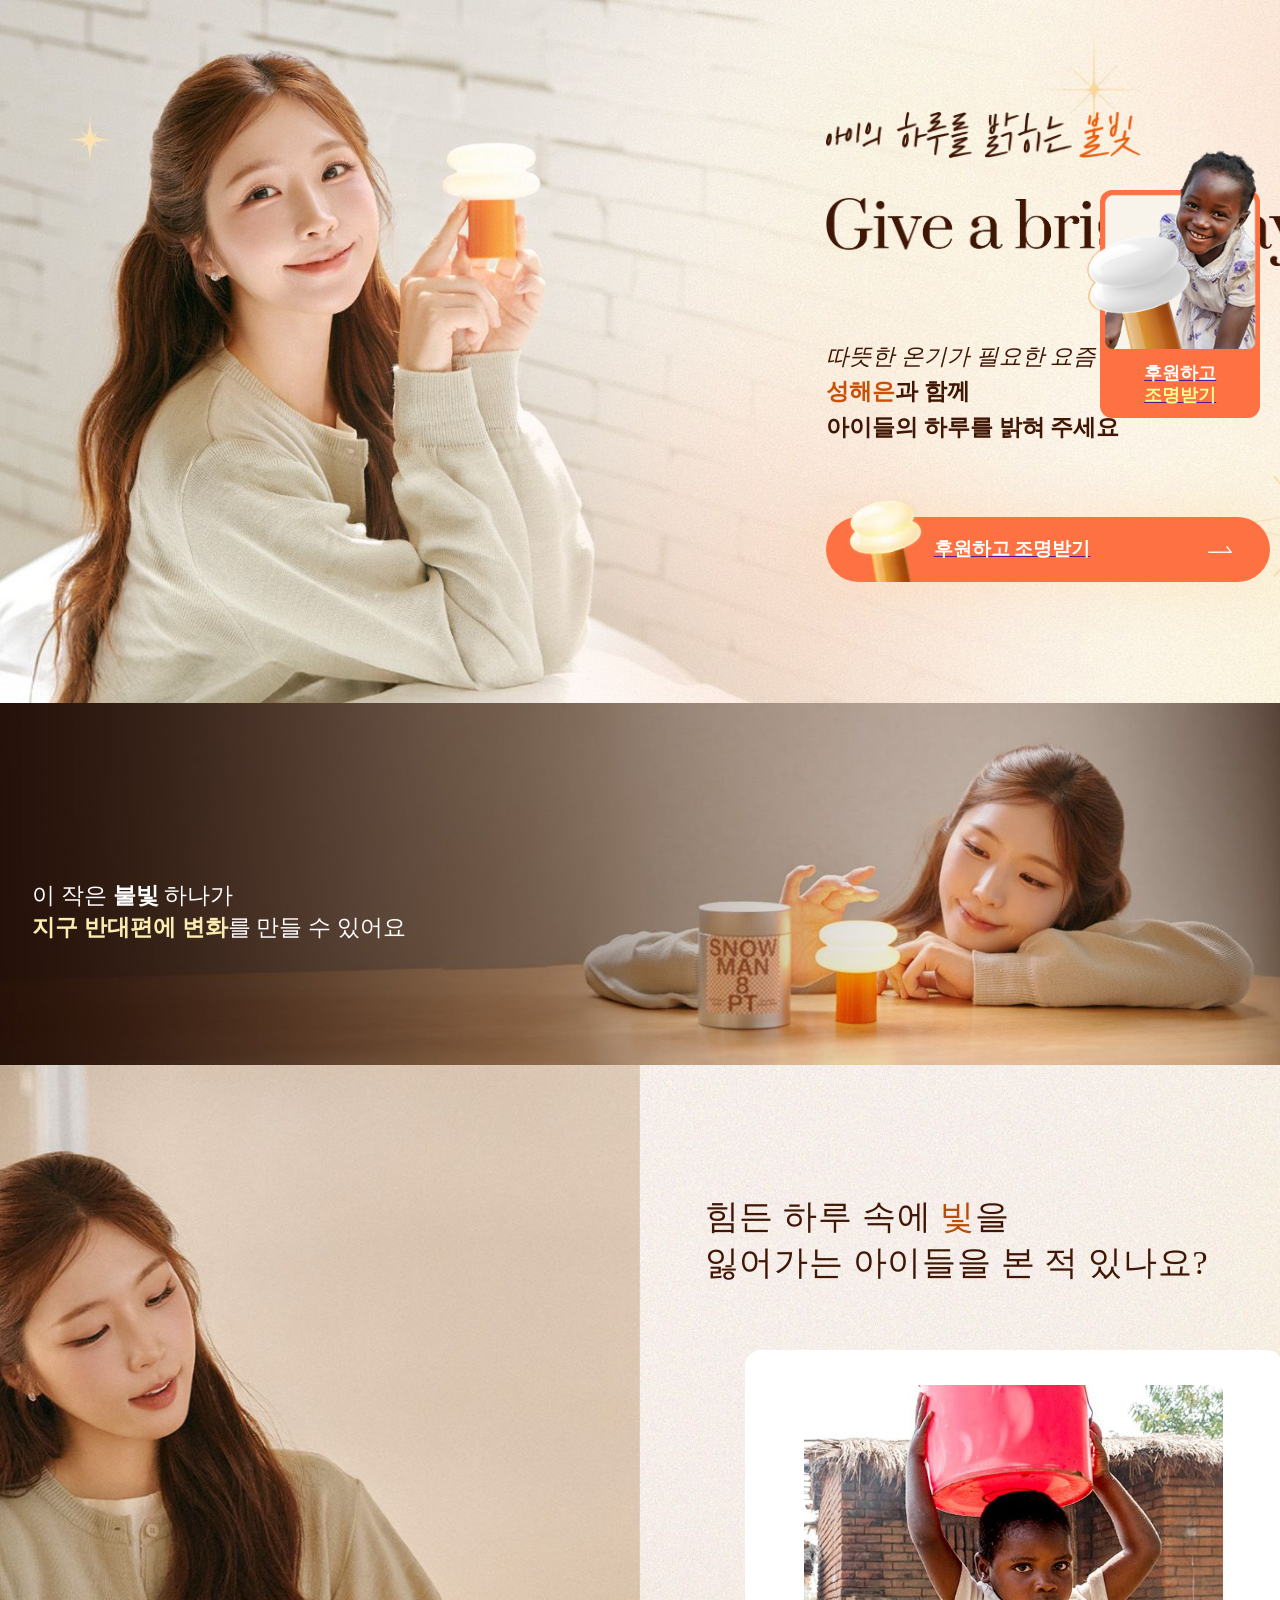
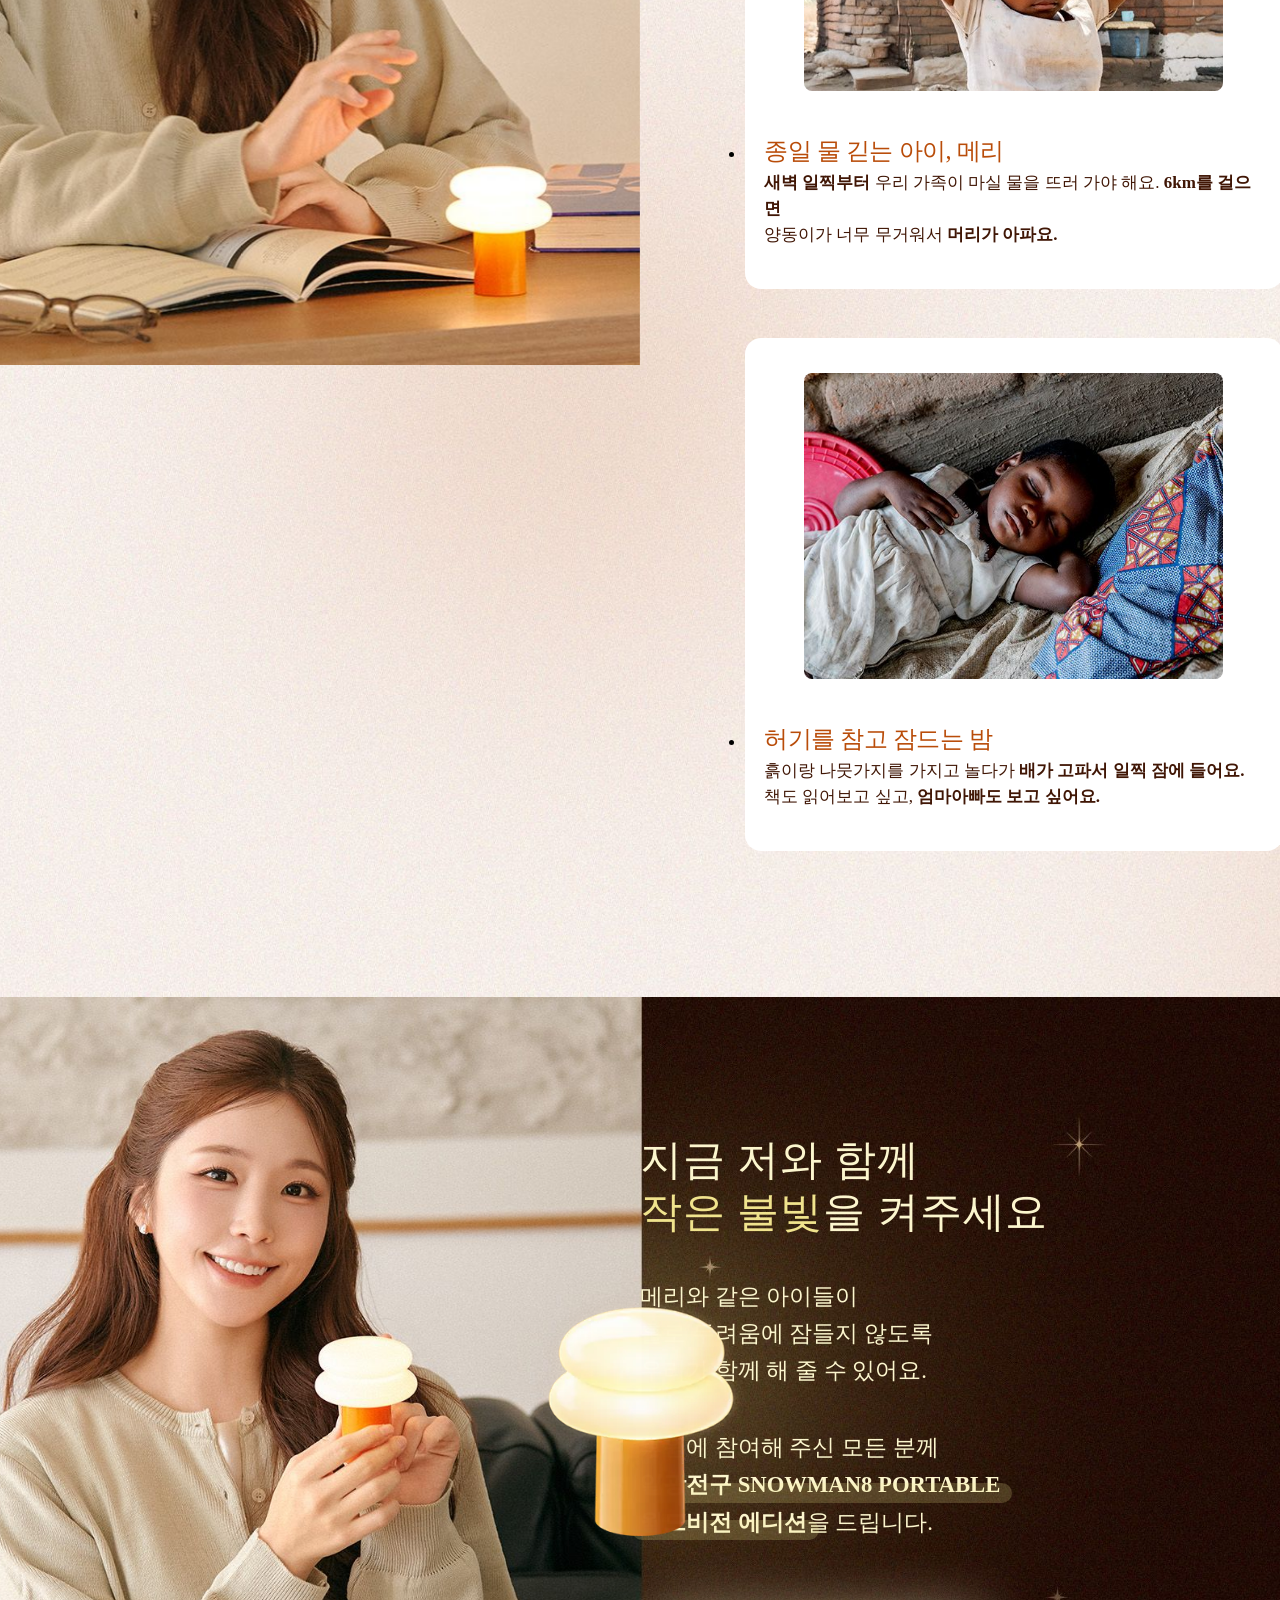
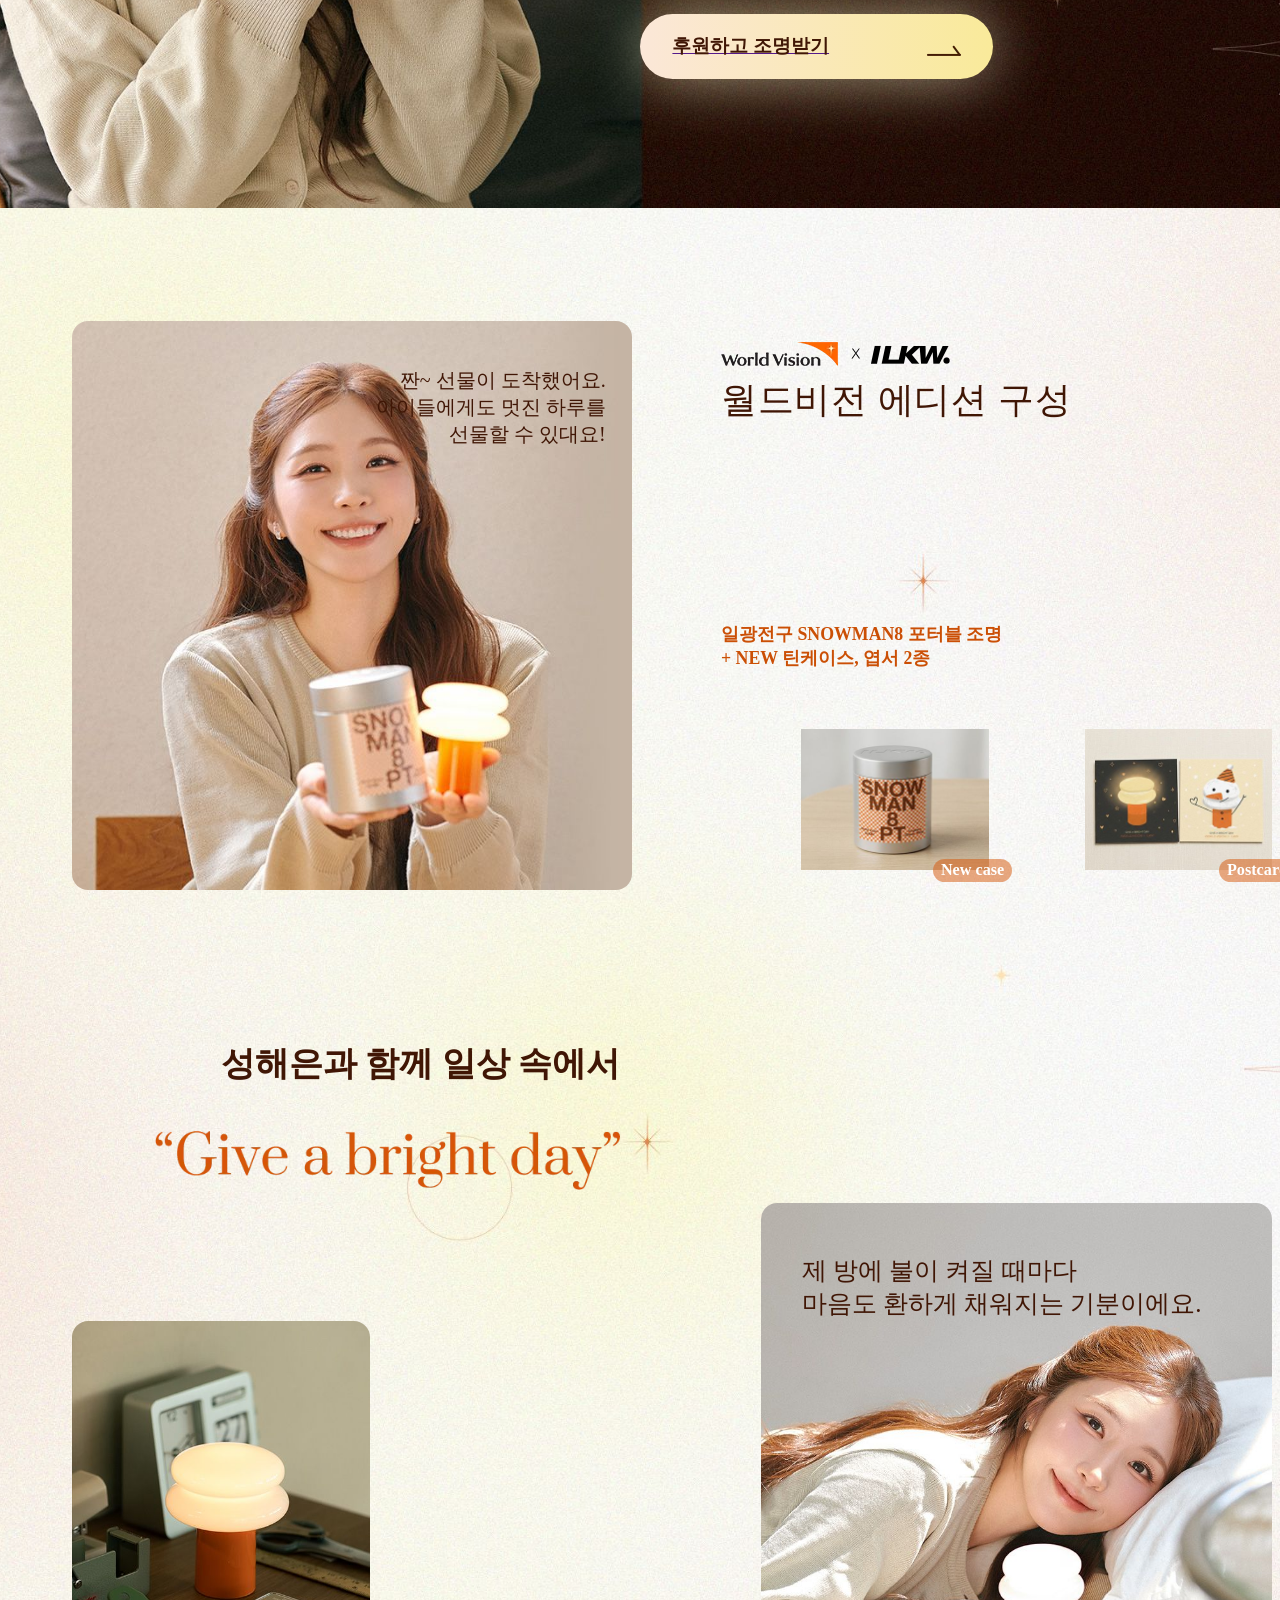
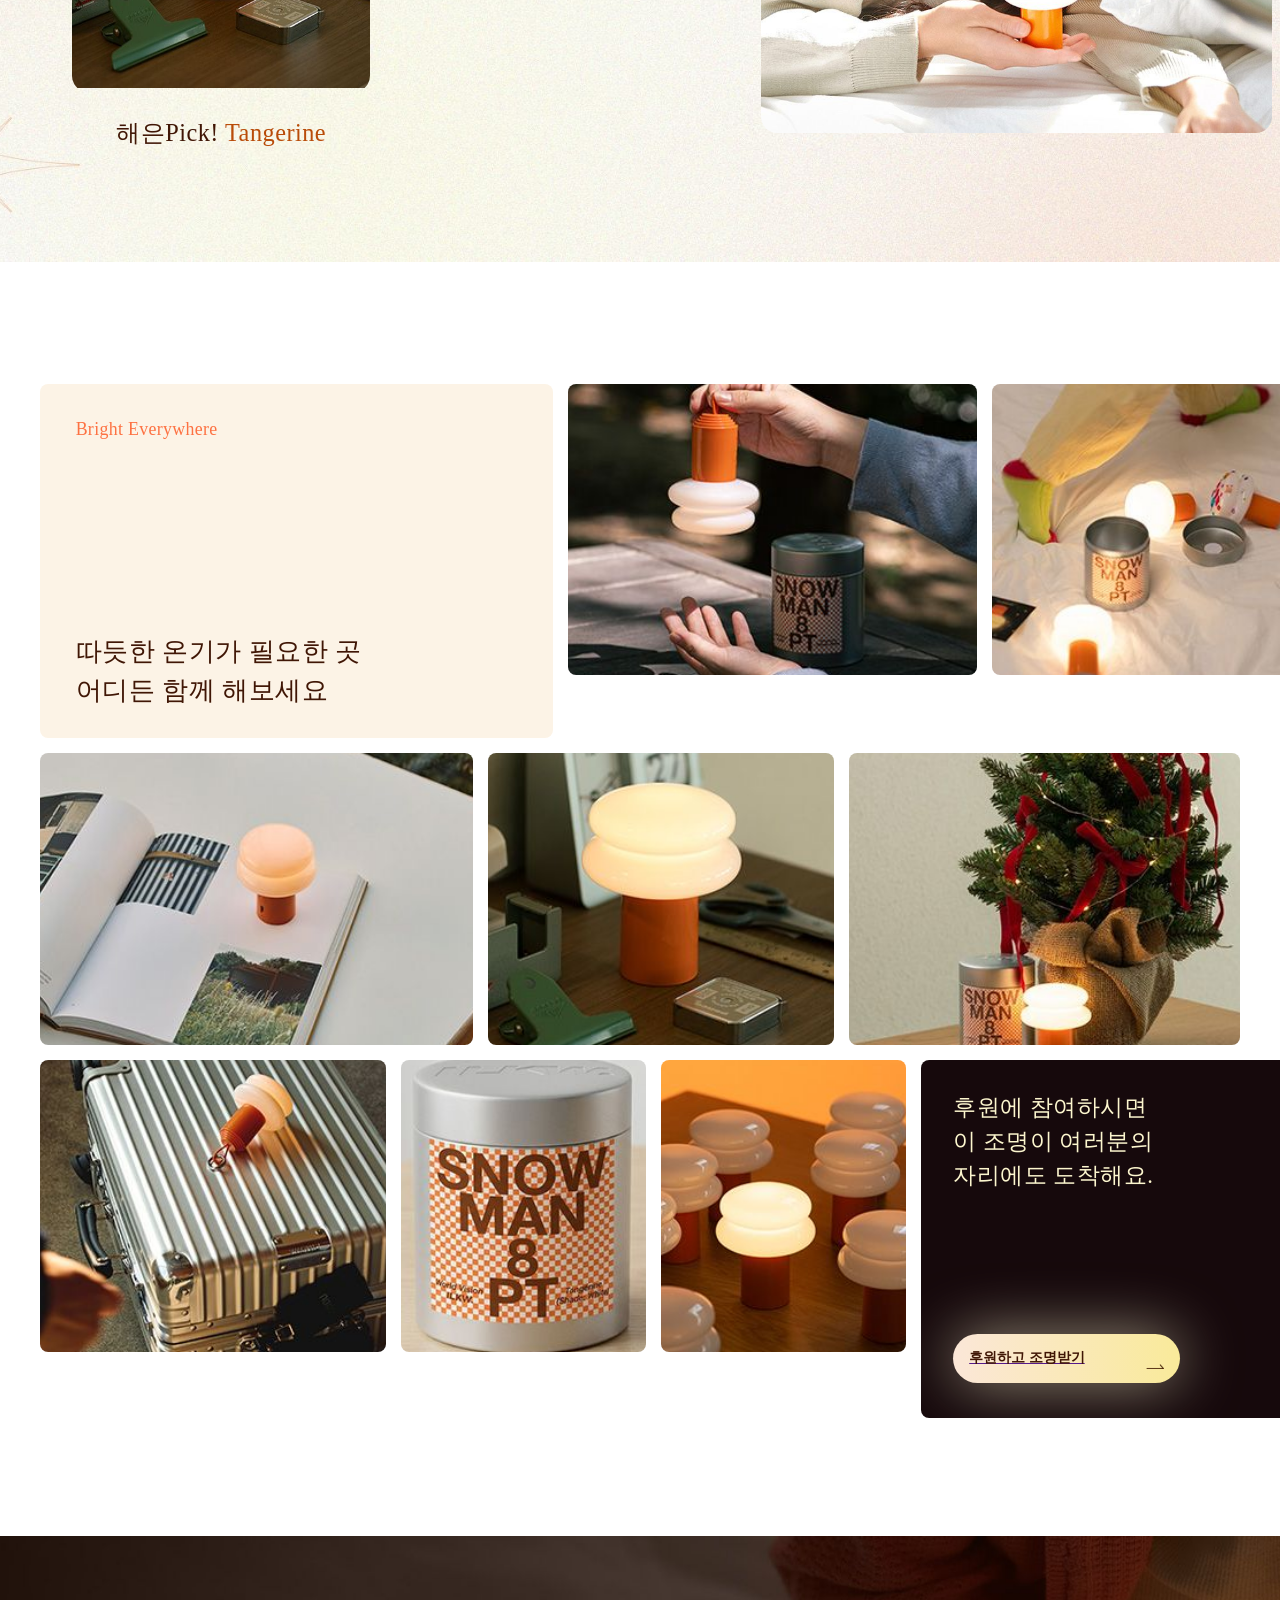
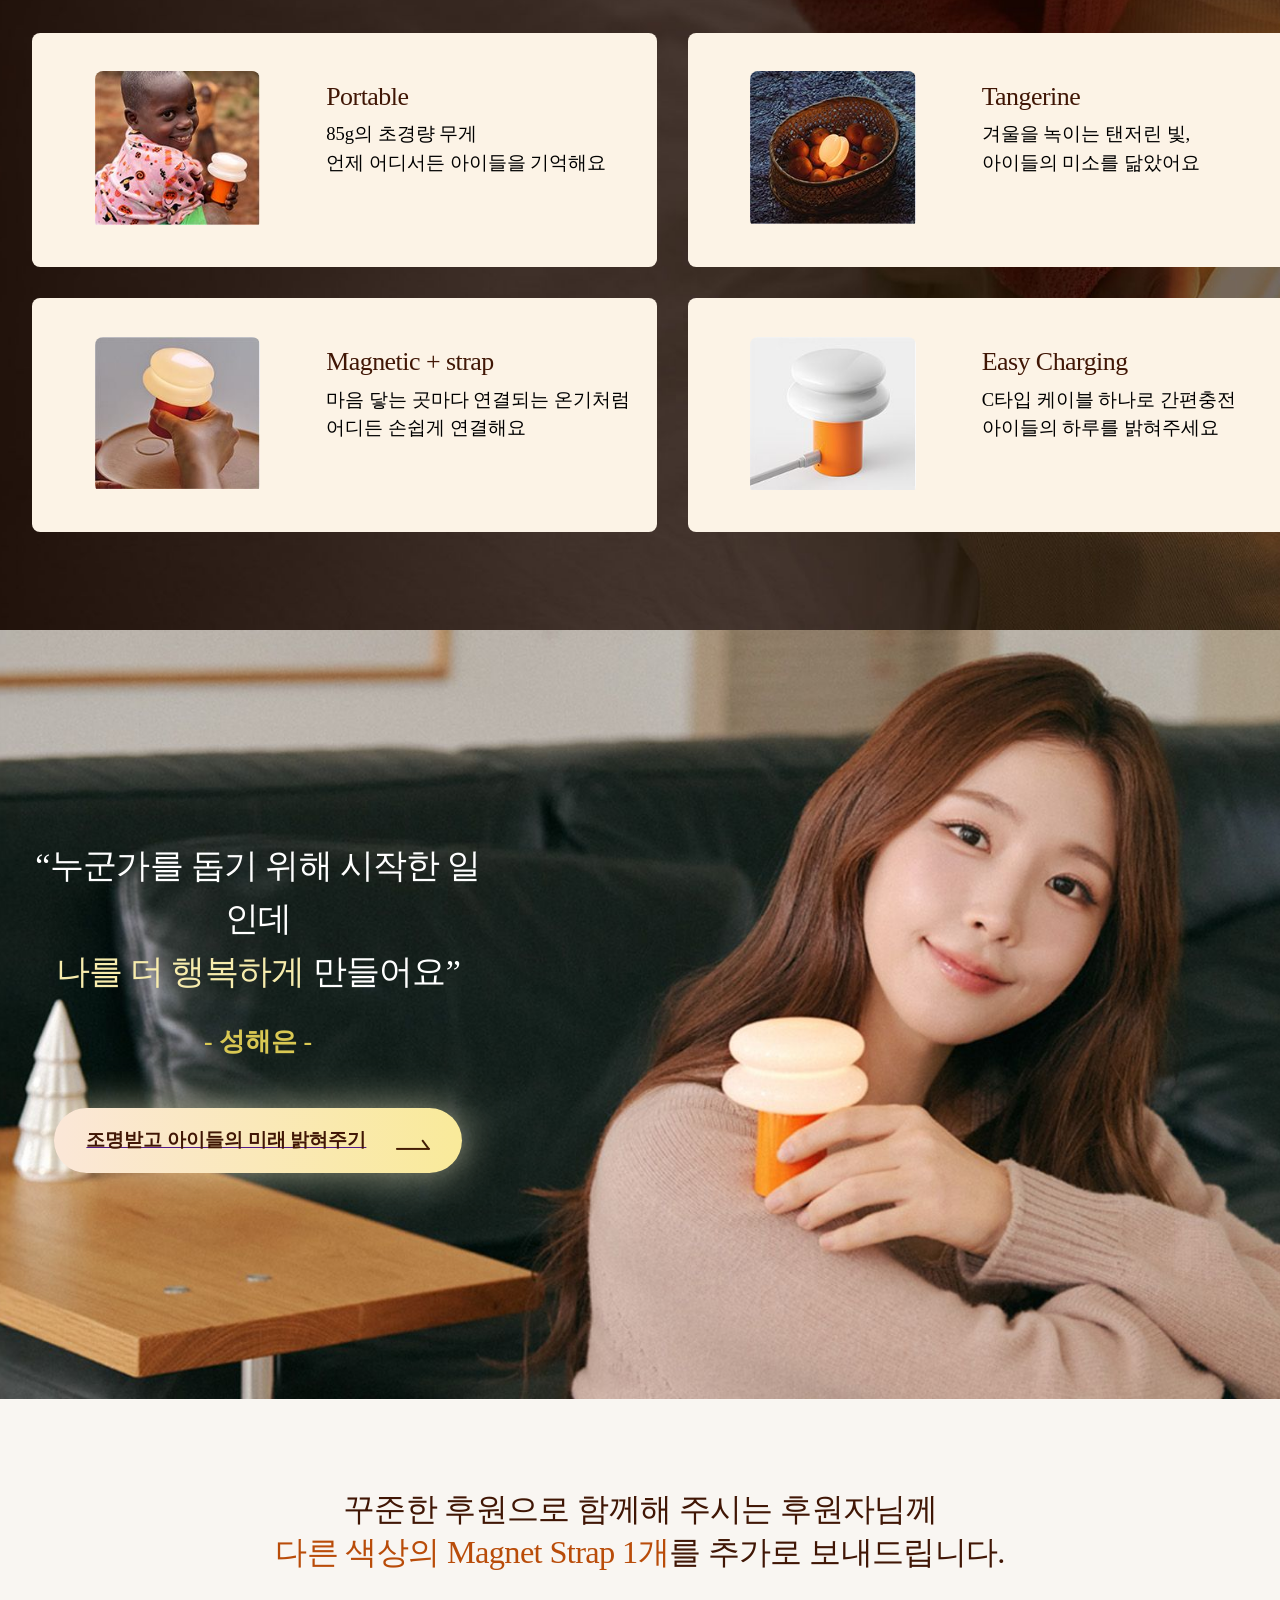
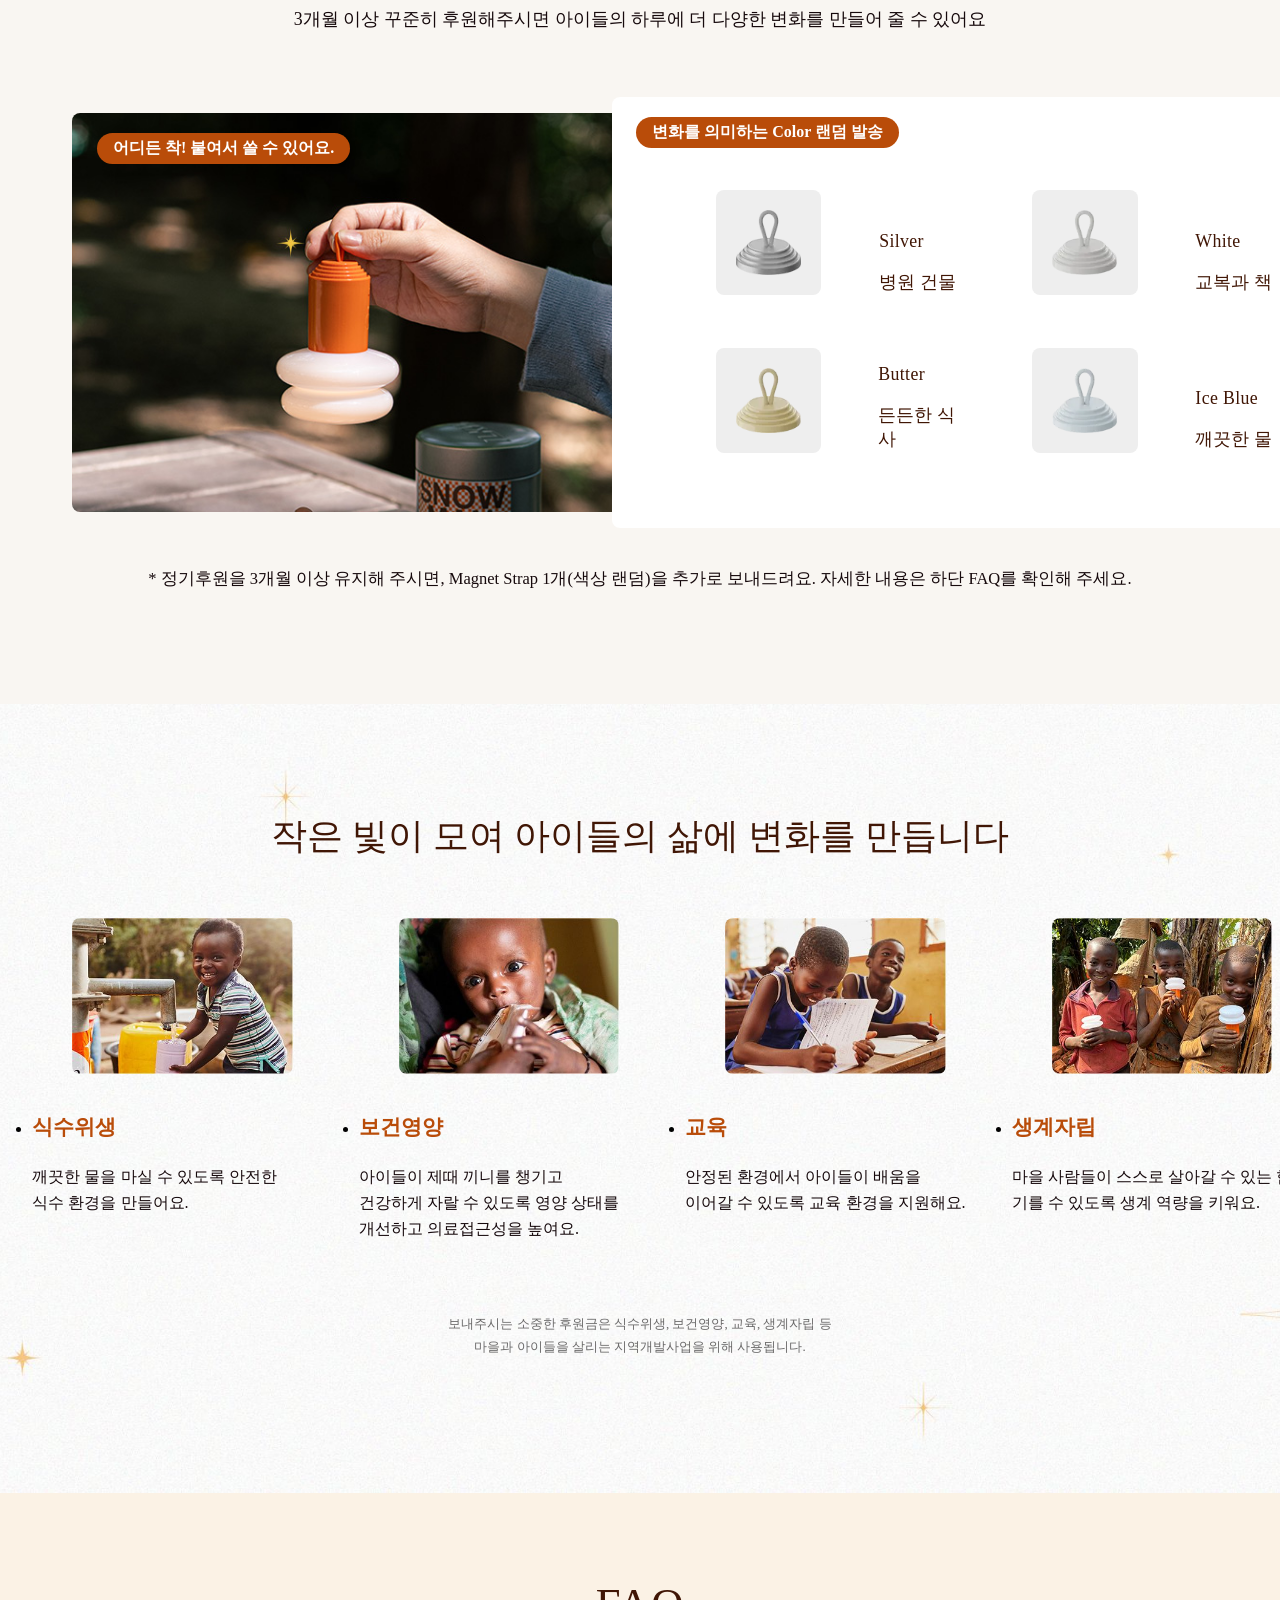
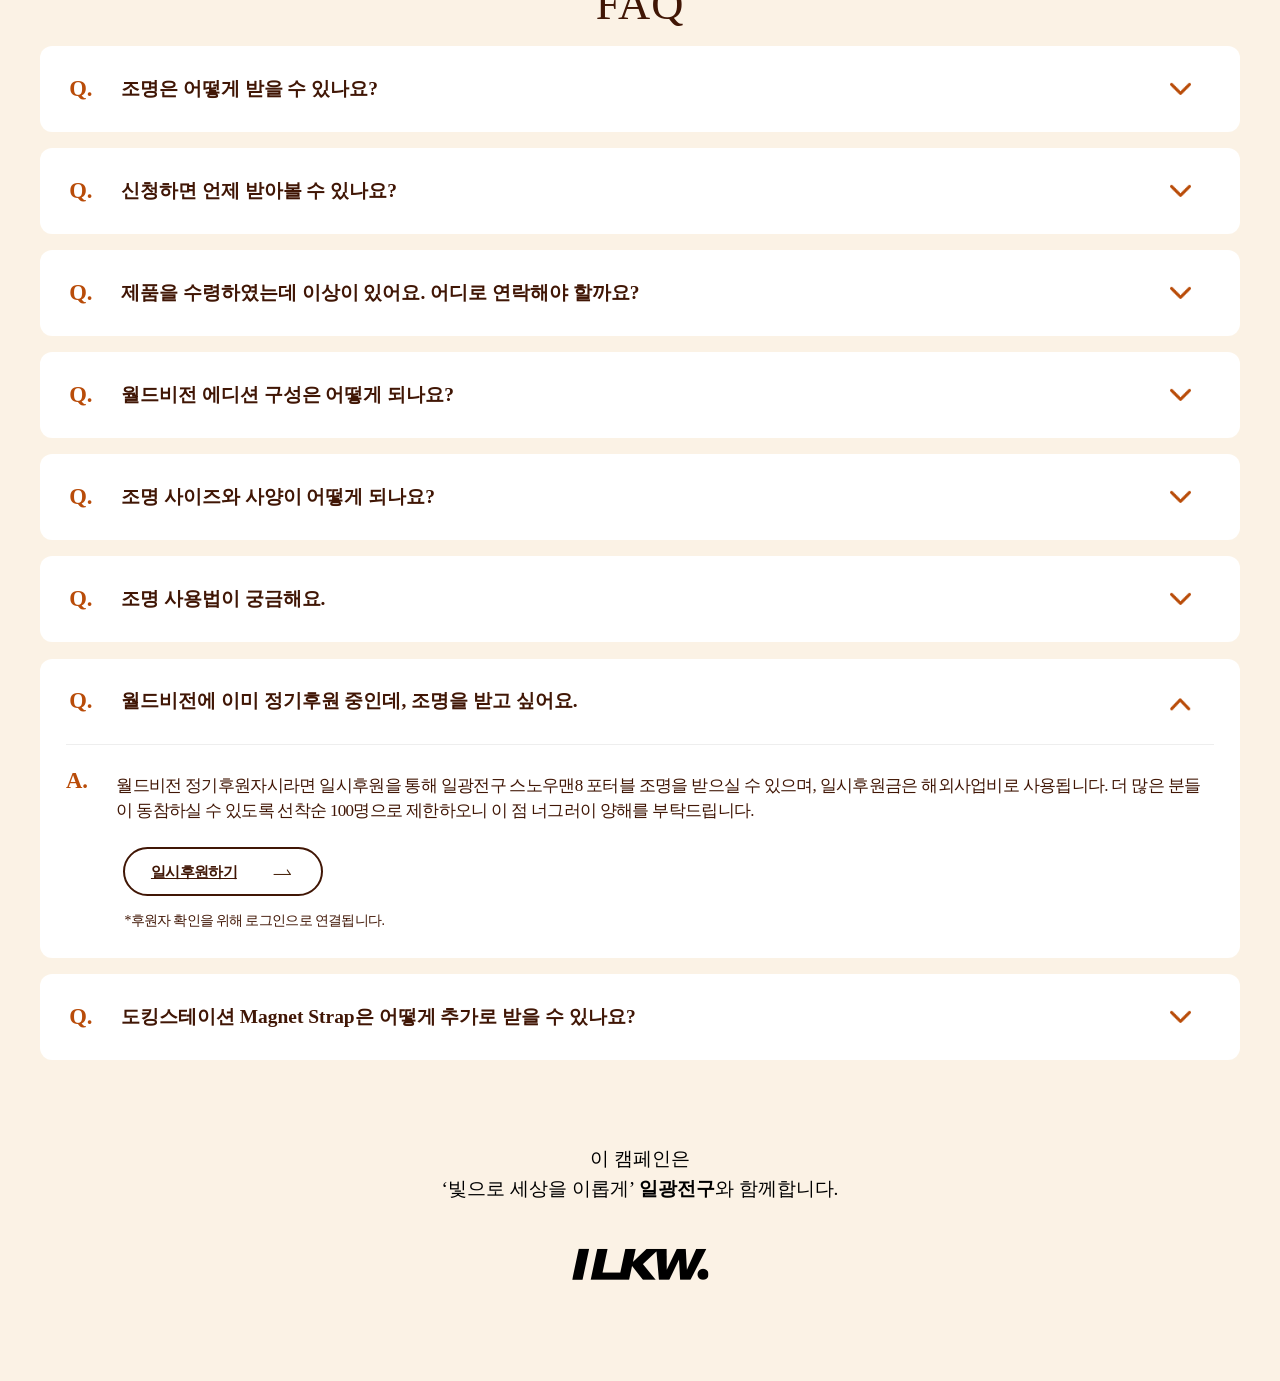
==== commit b76e498e: "2" ====
--- a/26-gbd/index.html
+++ b/26-gbd/index.html
@@ -253,12 +253,12 @@
             <!-- 컨텐츠 작업 영역 -->
             <div class="gbd-haeun">
                 <div class="g_floating pc">
-                    <a href="" class="donate-btn" id="float_donation">
+                    <a href="" class="donate-btn" id="float_donation_pc">
                         <div class="txt">후원하고 <span>조명받기</span></div>
                     </a>
                 </div>
                 <div class="g_floating mo">
-                    <a href="" class="donate-btn" id="float_donation">
+                    <a href="" class="donate-btn" id="float_donation_mo">
                         <div class="txt"><span>후원하고 조명받기</span></div>
                     </a>
                 </div>
@@ -268,9 +268,9 @@
                         <div class="right">
                             <h2 data-aos="fade-up"><img src="image/sec1_h2.webp" alt="아이의 하루를 밝히는 불빛"></h2>
                             <h1 data-aos="fade-up" data-aos-delay="100"><img src="image/sec_h1.webp" alt=""></h1>
-                            <p data-aos="fade-up" data-aos-delay="200">따뜻한 온기가 필요한 요즘<br><strong><span>성해은</span>과 함께 <br>아이들의 하루를 밝혀 주세요</strong></p>
+                            <p data-aos="fade-up" data-aos-delay="200"><em class="pc">따뜻한 온기가 필요한 요즘<br></em><strong><span>성해은</span>과 함께 <br>아이들의 하루를 밝혀 주세요</strong></p>
                             <div class="bt-wrap" data-aos="fade-up" data-aos-delay="300">
-                                <a href="">
+                                <a href="" id="sec1_donation">
                                     <span>후원하고 조명받기</span>
                                 </a>
                             </div>
@@ -336,7 +336,7 @@
                                 <strong>월드비전 에디션</strong>을 드립니다.
                             </p>
                             <div class="bt-wrap" data-aos="fade-up" data-aos-delay="300">
-                                <a href="">
+                                <a href="" id="sec4_donation">
                                     <span>후원하고 조명받기</span>
                                     <b><img src="image/sec4_btnarr.webp" alt=""></b>
                                 </a>
@@ -435,7 +435,7 @@
                             <li class="last" data-aos="fade-up">
                                 <h2>후원에 참여하시면 <br>이 조명이 여러분의 <br>자리에도 도착해요.</h2>
                                 <div class="bt-wrap">
-                                    <a href="">
+                                    <a href="" id="sec6_donation_pc">
                                         <span>후원하고 조명받기</span>
                                         <b><img src="image/sec4_btnarr.webp" alt=""></b>
                                     </a>
@@ -466,7 +466,7 @@
                             <li class="last" data-aos="fade-up">
                                 <h2>후원에 참여하시면 <br>이 조명이 여러분의 <br>자리에도 도착해요.</h2>
                                 <div class="bt-wrap">
-                                    <a href="">
+                                    <a href="" id="sec6_donation_mo">
                                         <span>후원하고 조명받기</span>
                                         <b><img src="image/sec4_btnarr.webp" alt=""></b>
                                     </a>
@@ -515,7 +515,7 @@
                             <h3 data-aos="fade-up">“누군가를 돕기 위해 시작한 일인데 <br><span>나를 더 행복하게</span> 만들어요”</h3>
                             <p data-aos="fade-up" data-aos-delay="100">- 성해은 -</p>
                             <div class="bt-wrap" data-aos="fade-up" data-aos-delay="200">
-                                <a href="">
+                                <a href="" id="sec8_donation">
                                     <span>조명받고 아이들의 미래 밝혀주기</span>
                                     <b><img src="image/sec4_btnarr.webp" alt=""></b>
 
@@ -529,9 +529,9 @@
                     <div class="dummy"><img src="images/m_09.jpg" alt=""></div>
                     <div class="title">
                         <h2 data-aos="fade-up">꾸준한 후원으로 함께해 주시는 <br class="mo">후원자님께 <br class="pc">
-                            <span>다른 색상의 <br class="mo">Magnet Strap 1개를</span> 추가로<br class="mo"> 보내드립니다.
+                            <span>다른 색상의 <br class="mo">Magnet Strap 1개</span>를 추가로<br class="mo"> 보내드립니다.
                         </h2>
-                        <p data-aos="fade-up" data-aos-delay="100">3개월 이상 꾸준히 후원해주시면 아이들의 하루에 더  <br class="mo">다양한 변화를 만들어 줄 수 있어요</p>
+                        <p data-aos="fade-up" data-aos-delay="100" class="pc">3개월 이상 꾸준히 후원해주시면 아이들의 하루에 더  <br class="mo">다양한 변화를 만들어 줄 수 있어요</p>
 
                     </div>
                     <div class="inner">
@@ -573,7 +573,7 @@
                         </div>
                     </div>
                     <p class="info">
-                        * 정기후원을 3개월 이상 꾸준히 유지해 주시면(후원금 3회 납입 이상), Magnet Strap 1개(색상 랜덤)를 선물로 보내드려요. <br>* 본 이벤트는 신규 정기후원자 대상으로 진행되며 조기 마감될 수 있습니다. 자세한 내용은 하단 FAQ를 확인해 주세요.
+                        * 정기후원을 3개월 이상 유지해 주시면, Magnet Strap 1개(색상 랜덤)을 추가로 보내드려요. 자세한 내용은 하단 FAQ를 확인해 주세요.
                     </p>
                 </div>
                 <div class="sec10">
@@ -611,48 +611,48 @@
                         <h2 data-aos="fade-up">FAQ</h2>
                         <div class="faq" data-aos="fade-up" data-aos-delay="100">
                             <div class="faq-item">
-                                <button type="button" class="faq-q">조명은 어떻게 받을 수 있나요?</button>
+                                <a href="javascript:void(0);" class="faq-q" id="faq_q1" role="button">조명은 어떻게 받을 수 있나요?</a>
                                 <div class="faq-a">
                                     <div class="faq-a__text">Give a bright day 캠페인을 통해 월드비전 해외사업을 정기후원하시면 정기후원 1건당 조명 1개를 발송해드립니다. <br>발송을 위해 후원 신청 시 배송 주소를 정확하게 입력해주세요. <br>주소 입력을 놓치셨다면 홈페이지 로그인 > 마이월드비전, 챗봇을 통해서도 입력하실 수 있습니다.</div>
                                 </div>
                             </div>
                             <div class="faq-item">
-                                <button type="button" class="faq-q">신청하면 언제 받아볼 수 있나요?</button>
+                                <a href="javascript:void(0);" class="faq-q" id="faq_q2" role="button">신청하면 언제 받아볼 수 있나요?</a>
                                 <div class="faq-a">
                                     <div class="faq-a__text">후원금 결제 후 3주 내에 택배로 받아보실 수 있습니다. <br>첫 후원금이 납입되지 않았을 경우에는 조명이 발송되지 않습니다. <br>만약 그 이후에도 조명이 도착하지 않았다면 월드비전 상담센터(02-2078-7000)로 연락주세요.</div>
                                 </div>
                             </div>
                             <div class="faq-item">
-                                <button type="button" class="faq-q"> 제품을 수령하였는데 이상이 있어요. 어디로 연락해야 할까요?</button>
+                                <a href="javascript:void(0);" class="faq-q" id="faq_q3" role="button"> 제품을 수령하였는데 이상이 있어요. 어디로 연락해야 할까요?</a>
                                 <div class="faq-a">
                                     <div class="faq-a__text">제품에 이상이 있을 시 일광전구 C/S센터로 문의부탁드립니다. (C/S센터 : 053-581-1076)</div>
                                 </div>
                             </div>
                             <div class="faq-item">
-                                <button type="button" class="faq-q">월드비전 에디션 구성은 어떻게 되나요? </button>
+                                <a href="javascript:void(0);" class="faq-q" id="faq_q4" role="button">월드비전 에디션 구성은 어떻게 되나요? </a>
                                 <div class="faq-a">
                                     <div class="faq-a__text">스노우맨8 포터블 조명을 새로운 원통형 틴케이스에 받아보실 수 있으며, 스노우맨 엽서 2종도 포함되어 있습니다.</div>
                                 </div>
                             </div>
                             <div class="faq-item">
-                                <button type="button" class="faq-q">조명 사이즈와 사양이 어떻게 되나요? </button>
+                                <a href="javascript:void(0);" class="faq-q" id="faq_q5" role="button">조명 사이즈와 사양이 어떻게 되나요? </a>
                                 <div class="faq-a">
                                     <div class="faq-a__text">· 사이즈 : 80x80x95mm <br>· 색상 : 탠저린 <br>· 무게: 85g <br>· 소재 : PC, PET, ABS, 실리콘, 마그넷 <br>· 소비전력 : Maxm 5W <br>· 램프 : LED(2700K, 5000K) <br>· 사용시간 : 100%-8H, 60%-20H, 10%-60H <br>Directed by ILKWANG LIGHTING (Made in China)</div>
                                 </div>
                             </div>
                             <div class="faq-item">
-                                <button type="button" class="faq-q">조명 사용법이 궁금해요. </button>
+                                <a href="javascript:void(0);" class="faq-q" id="faq_q6" role="button">조명 사용법이 궁금해요. </a>
                                 <div class="faq-a">
                                     <div class="faq-a__text">· 전원 & 빛 밝기조절 <br>바디의 원형 버튼을 짧게 터치하여 ON/OFF, 밝기 조절 <br>1회 터치 : 전원 ON, 밝기100% (최대8시간) <br>2회 터치 : 밝기60% (최대20시간) <br>3회 터치 : 밝기10% (최대60시간) <br>4회 터치 : 반딧불 모드 (최대12시간) <br>5회 터치 : 전원 OFF <br> <br>· 배터리 잔량 & 충전중 배터리 충전량 표시 <br>5% 이하 : 바디 Green LED 2회 점멸 <br>50% 이하 : 바디 Green LED 1회 점멸 <br>51%~90% : 바디 Green LED 2회 점멸 <br>91%~100% : 바디 Green LED 계속 점등 <br> <br>· 색온도 변환 <br>점등 상태에서 바디의 원형 버튼을 2초간 길게 터치하여 색온도 변환 <br>(2700K 전구색 - 5000K 주광색)</div>
                                 </div>
                             </div>
                             <div class="faq-item on">
-                                <button type="button" class="faq-q">월드비전에 이미 정기후원 중인데, 조명을 받고 싶어요. </button>
+                                <a href="javascript:void(0);" class="faq-q" id="faq_q7" role="button">월드비전에 이미 정기후원 중인데, 조명을 받고 싶어요. </a>
                                 <div class="faq-a">
                                     <div class="faq-a__text">
                                         월드비전 정기후원자시라면 일시후원을 통해 일광전구 스노우맨8 포터블 조명을 받으실 수 있으며, 일시후원금은 해외사업비로 사용됩니다. 더 많은 분들이 동참하실 수 있도록 선착순 100명으로 제한하오니 이 점 너그러이 양해를 부탁드립니다. <br>
                                         <div class="bt-wrap">
-                                            <a href="">일시후원하기</a>
+                                            <a href="" id="sec11_once_donation">일시후원하기</a>
                                         </div>
                                         <small>*후원자 확인을 위해 로그인으로 연결됩니다.</small>
                                         
@@ -660,7 +660,7 @@
                                 </div>
                             </div>
                             <div class="faq-item">
-                                <button type="button" class="faq-q"> 도킹스테이션 Magnet Strap은 어떻게 추가로 받을 수 있나요?</button>
+                                <a href="javascript:void(0);" class="faq-q" id="faq_q8" role="button"> 도킹스테이션 Magnet Strap은 어떻게 추가로 받을 수 있나요?</a>
                                 <div class="faq-a">
                                     <div class="faq-a__text">정기후원금 납입 3회차가 확인되면 3주 내에 등록하신 주소지로 받아보실 수 있습니다. 후원 중단 시에는 발송되지 않습니다. <br>색상은 랜덤으로 Magnet Strap 1개를 추가로 선물드리며 자석이 내장되어 다양한 방법으로 사용할 수 있습니다. <br>본 이벤트는 신규 정기후원자 한정으로 진행되며, 기존 정기후원자 중에 일시후원으로 캠페인에 참여하신 후원자는 해당되지 않습니다.</div>
                                 </div>
@@ -685,7 +685,11 @@
     </div>
 
     <script>
-        AOS.init();
+        // AOS 전체 효과: 기본 400ms보다 천천히 나타나도록 재생 시간 조정
+        AOS.init({
+            duration: 1000,
+            easing: 'ease-out'
+        });
 
 
         window.addEventListener('load', function () {
@@ -723,51 +727,15 @@
             $(this).parent().toggleClass('on').siblings().removeClass('on');
         });
 
-        // sec3 아동 스토리: PC는 좌측/타이틀 고정 후 스크롤에 따라 li 교체, 1024px 이하는 스와이프
+        // sec3 아동 스토리: PC는 좌측 이미지만 sticky 고정·우측 카드 자연 스크롤, 1024px 이하는 스와이프
         (function () {
             const $sec3 = document.querySelector('.sec3');
             if (!$sec3) return;
 
-            const $sticky = $sec3.querySelector('.sticky_wrap');
-            const $title = $sec3.querySelector('.right h2');
             const $box = $sec3.querySelector('.story_swiper');
-            const $list = $box.querySelector('.story_list');
             const $pagination = $sec3.querySelector('.story_pagination');
-            const $items = $list.querySelectorAll('.story_item');
             const mql = window.matchMedia('(max-width: 1024px)');
             let storySwiper = null;
-            let distance = 0;
-
-            // li 개수만큼 섹션 높이를 늘려, 그 구간 동안 sticky 상태에서 li가 하나씩 교체됨
-            function measure() {
-                $sec3.style.height = '';
-                if (!mql.matches) {
-                    distance = window.innerHeight * 0.8 * ($items.length - 1);
-                    // 마지막 카드가 나온 뒤에도 고정된 채로 머무는 구간
-                    const hold = window.innerHeight * 1;
-                    // sticky 구간 = 섹션 높이 - .sticky_wrap 높이 이므로, distance + hold만큼 더해 고정 구간 확보
-                    $sec3.style.height = ($sticky.offsetHeight + distance + hold) + 'px';
-                    onScroll();
-                }
-                // PC: h2는 sticky 안에 있어 위치 계산이 스크롤에 따라 틀어지므로, 고정되지 않는 sec3 기준으로 트리거
-                if (mql.matches) {
-                    $title.removeAttribute('data-aos-anchor');
-                } else {
-                    $title.setAttribute('data-aos-anchor', '.sec3');
-                }
-                // sec3 높이가 바뀌면 아래 섹션들의 위치도 바뀌므로 AOS 트리거 위치 재계산
-                if (window.AOS) AOS.refresh();
-            }
-
-            function onScroll() {
-                if (mql.matches) return;
-                const progress = distance ? Math.min(Math.max(-$sec3.getBoundingClientRect().top / distance, 0), 1) : 0;
-                const active = Math.round(progress * ($items.length - 1));
-                $items.forEach(function (item, i) {
-                    item.classList.toggle('on', i === active);
-                    item.classList.toggle('prev', i < active);
-                });
-            }
 
             function setMode() {
                 if (mql.matches) {
@@ -783,21 +751,16 @@
                             }
                         });
                     }
-                    $items.forEach(function (item) {
-                        item.classList.remove('on', 'prev');
-                    });
                 } else if (storySwiper) {
                     storySwiper.destroy(true, true);
                     storySwiper = null;
                 }
-                measure();
+                // 모드 전환으로 섹션 높이가 바뀌므로 AOS 트리거 위치 재계산
+                if (window.AOS) AOS.refresh();
             }
 
             setMode();
             mql.addListener(setMode);
-            window.addEventListener('scroll', onScroll, { passive: true });
-            window.addEventListener('resize', measure);
-            window.addEventListener('load', measure);
         })();
 
         const sections = document.querySelectorAll('.bg-animate');
--- a/26-gbd/css/new.css
+++ b/26-gbd/css/new.css
@@ -107,10 +107,12 @@
   left: max(-19px, -1.203vw);
   top: max(-51px, -3.228vw);
   width: min(212px, 13.418vw);
-  height: min(247px, 15.633vw);
-  background-image: url("../image/b_floating.webp");
+  height: min(246px, 15.633vw);
+  background-image: url("../image/b_floating_off.webp");
   background-size: 100%;
+  background-position: center bottom;
   background-repeat: no-repeat;
+  transition: all 0.2s;
 }
 .gbd-haeun .g_floating.pc a .txt {
   position: relative;
@@ -130,6 +132,9 @@
   box-shadow: 0 0 min(60px, 3.797vw) rgba(255, 207, 156, 0.99);
   transform: translatey(8px);
 }
+.gbd-haeun .g_floating.pc:hover :before {
+  background-image: url("../image/b_floating_on.webp");
+}
 .gbd-haeun .g_floating.mo {
   opacity: 0;
   pointer-events: none;
@@ -153,6 +158,7 @@
   content: "";
   background-image: url("../image/sec1_btn.webp");
   background-size: 100%;
+  background-position: left bottom;
   background-repeat: no-repeat;
   display: block;
   position: absolute;
@@ -303,7 +309,7 @@
   .gbd-haeun .sec1 .inner .right .bt-wrap a:before {
     width: min(300px, 29.297vw);
     height: min(292px, 28.516vw);
-    left: min(108px, 10.547vw);
+    left: min(40px, 3.906vw);
   }
 }
 .gbd-haeun .sec1 .inner .right .bt-wrap a:hover {
@@ -397,9 +403,6 @@
   position: relative;
 }
 .gbd-haeun .sec3 .sticky_wrap {
-  position: sticky;
-  top: 0;
-  height: 100vh;
   display: flex;
   align-items: flex-start;
   background-image: url("../image/sec3_bg.jpg");
@@ -417,13 +420,18 @@
 }
 .gbd-haeun .sec3 .left {
   width: 50%;
-  height: 100%;
+  height: 100vh;
   background-position: right center;
   background-size: cover;
   background-image: url("../image/sec3_leftImg.jpg");
 }
+.gbd-haeun .sec3 .left.sticky {
+  position: sticky;
+  top: 0;
+}
 @media (max-width: 1024px) {
   .gbd-haeun .sec3 .left.sticky {
+    position: relative;
     width: 100%;
     height: min(950px, 92.773vw);
     flex-shrink: 0;
@@ -435,12 +443,8 @@
 }
 .gbd-haeun .sec3 .right {
   width: 50%;
-  padding-left: min(80px, 5.063vw);
-  height: 100%;
+  padding: min(160px, 10.127vw) 0 min(160px, 10.127vw) min(80px, 5.063vw);
   box-sizing: border-box;
-  display: flex;
-  justify-content: center;
-  flex-direction: column;
 }
 @media (max-width: 1024px) {
   .gbd-haeun .sec3 .right {
@@ -496,6 +500,7 @@
 .gbd-haeun .sec3 ul {
   margin-top: min(80px, 5.063vw);
   display: grid;
+  row-gap: min(60px, 3.797vw);
 }
 @media (max-width: 1024px) {
   .gbd-haeun .sec3 ul {
@@ -508,19 +513,6 @@
   background-color: #fff;
   border-radius: min(20px, 1.266vw);
   width: min(616px, 38.987vw);
-  grid-area: 1/1;
-  opacity: 0;
-  visibility: hidden;
-  transform: translateY(60px);
-  transition: opacity 0.6s, transform 0.6s, visibility 0.6s;
-}
-.gbd-haeun .sec3 ul li.prev {
-  transform: translateY(-60px);
-}
-.gbd-haeun .sec3 ul li.on {
-  opacity: 1;
-  visibility: visible;
-  transform: translateY(0);
 }
 @media (max-width: 1024px) {
   .gbd-haeun .sec3 ul li {
@@ -528,10 +520,6 @@
     border-radius: min(30px, 2.93vw);
     flex-shrink: 0;
     box-sizing: border-box;
-    opacity: 1;
-    visibility: visible;
-    transform: none;
-    transition: none;
   }
 }
 .gbd-haeun .sec3 ul li figure {
@@ -1108,7 +1096,7 @@
 .gbd-haeun .sec6 ul li.last h2 {
   font-size: min(28px, 1.772vw);
   line-height: min(42px, 2.658vw);
-  color: #f9f6f2;
+  color: #fcf6ce;
 }
 @media (max-width: 1024px) {
   .gbd-haeun .sec6 ul li.last h2 {
@@ -1692,7 +1680,7 @@
 }
 @media (max-width: 1024px) {
   .gbd-haeun .sec11 h2 {
-    font-size: min(65px, 6.348vw);
+    font-size: min(80px, 7.812vw);
   }
 }
 .gbd-haeun .sec11 .faq {
@@ -1727,10 +1715,13 @@
 .gbd-haeun .sec11 .faq .faq-q {
   display: flex;
   flex: 1;
+  box-sizing: border-box;
+  text-decoration: none;
   padding: min(28px, 1.772vw) min(61px, 3.861vw) min(28px, 1.772vw) min(36px, 2.278vw);
   position: relative;
   width: 100%;
   font-size: min(24px, 1.519vw);
+  line-height: min(50px, 3.165vw);
   font-weight: 700;
   text-align: left;
   color: #401605;
@@ -1739,7 +1730,7 @@
 @media (max-width: 1024px) {
   .gbd-haeun .sec11 .faq .faq-q {
     align-items: flex-start;
-    font-size: min(32px, 3.125vw);
+    font-size: min(36px, 3.516vw);
     line-height: min(50px, 4.883vw);
     padding: min(28px, 2.734vw) min(90px, 8.789vw) min(28px, 2.734vw) min(30px, 2.93vw);
   }
@@ -1748,8 +1739,9 @@
   content: "Q.";
   display: inline-block;
   padding-right: min(35px, 2.215vw);
+  font-size: min(28px, 1.772vw);
+  line-height: min(50px, 3.165vw);
   font-weight: 700;
-  font-size: min(28px, 1.772vw);
   color: #b94c09;
 }
 @media (max-width: 1024px) {
@@ -1762,18 +1754,19 @@
   content: "";
   position: absolute;
   right: min(61px, 3.861vw);
+  transform: translateY(-50%);
   top: 50%;
-  width: min(16px, 1.013vw);
-  height: min(16px, 1.013vw);
-  border-right: 3px solid #b94c09;
-  border-bottom: 3px solid #b94c09;
-  transform: translateY(-75%) rotate(45deg);
-  transition: transform 0.2s;
+  width: min(25px, 1.582vw);
+  height: min(25px, 1.582vw);
+  background-position: center center;
+  background-image: url("../image/sec10_arr.png");
+  background-size: 100%;
+  background-repeat: no-repeat;
 }
 @media (max-width: 1024px) {
   .gbd-haeun .sec11 .faq .faq-q::after {
-    width: min(16px, 1.562vw);
-    height: min(16px, 1.562vw);
+    width: min(26px, 2.539vw);
+    height: min(26px, 2.539vw);
   }
 }
 .gbd-haeun .sec11 .faq .faq-item {
@@ -1792,8 +1785,8 @@
 }
 @media (max-width: 1024px) {
   .gbd-haeun .sec11 .faq .faq-a {
-    font-size: min(32px, 3.125vw);
-    line-height: min(44px, 4.297vw);
+    font-size: min(36px, 3.516vw);
+    line-height: min(60px, 5.859vw);
   }
 }
 .gbd-haeun .sec11 .faq .faq-a::before {
@@ -1806,8 +1799,8 @@
 }
 @media (max-width: 1024px) {
   .gbd-haeun .sec11 .faq .faq-a::before {
-    font-size: min(32px, 3.125vw);
-    line-height: min(44px, 4.297vw);
+    font-size: min(36px, 3.516vw);
+    line-height: min(60px, 5.859vw);
   }
 }
 .gbd-haeun .sec11 .faq .faq-a .faq-a__text {
@@ -1820,8 +1813,8 @@
 }
 @media (max-width: 1024px) {
   .gbd-haeun .sec11 .faq .faq-a .faq-a__text {
-    font-size: min(32px, 3.125vw);
-    line-height: min(44px, 4.297vw);
+    font-size: min(36px, 3.516vw);
+    line-height: min(60px, 5.859vw);
   }
 }
 .gbd-haeun .sec11 .faq .faq-a .faq-a__text small {
@@ -1860,6 +1853,7 @@
     font-size: min(26px, 2.539vw);
     padding-left: min(32px, 3.125vw);
     background-size: min(30px, 2.93vw);
+    background-position: right min(30px, 2.93vw) top 50%;
     width: min(260px, 25.391vw);
     height: min(72px, 7.031vw);
     line-height: min(69px, 6.738vw);
@@ -1869,7 +1863,7 @@
   grid-template-rows: auto 1fr;
 }
 .gbd-haeun .sec11 .faq .faq-item.on .faq-q::after {
-  transform: translateY(-25%) rotate(-135deg);
+  transform: translateY(-34%) rotate(180deg);
 }
 .gbd-haeun .sec11 .faq .faq-item.on .faq-a {
   opacity: 1;
